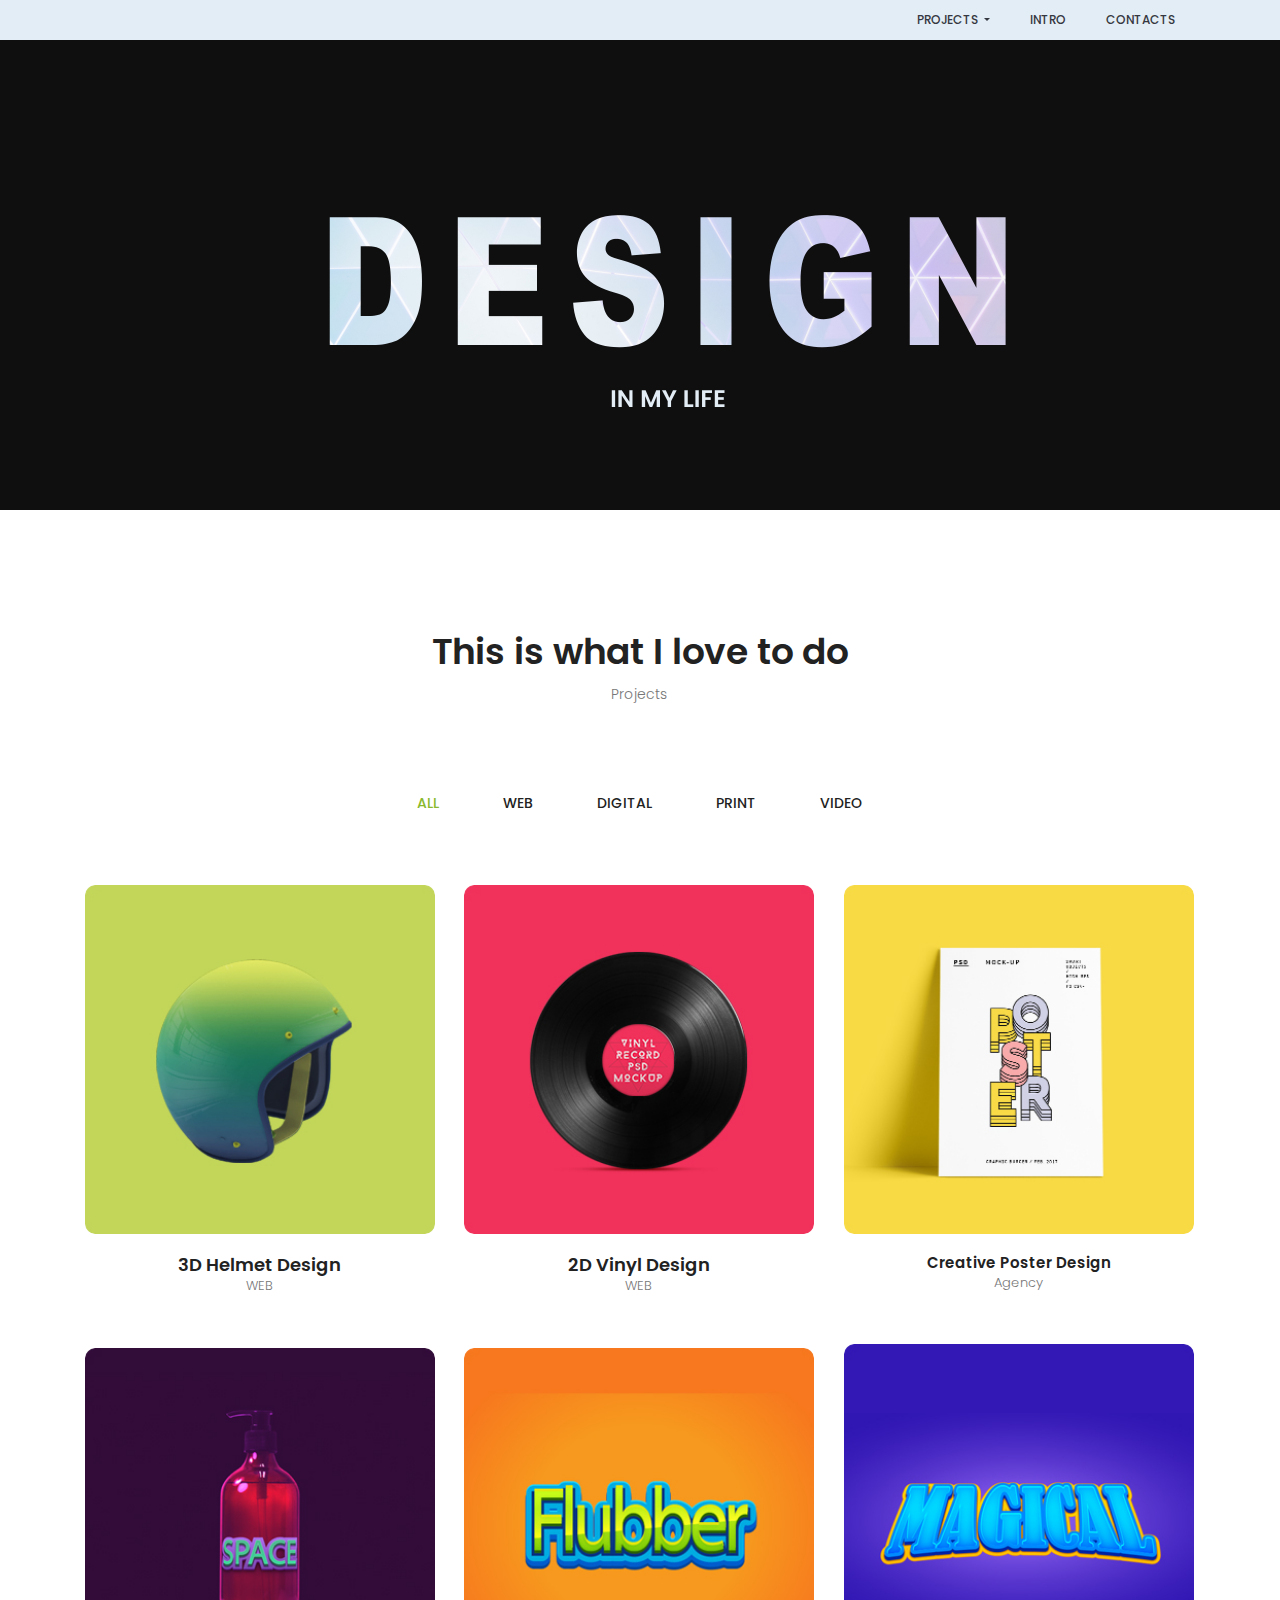
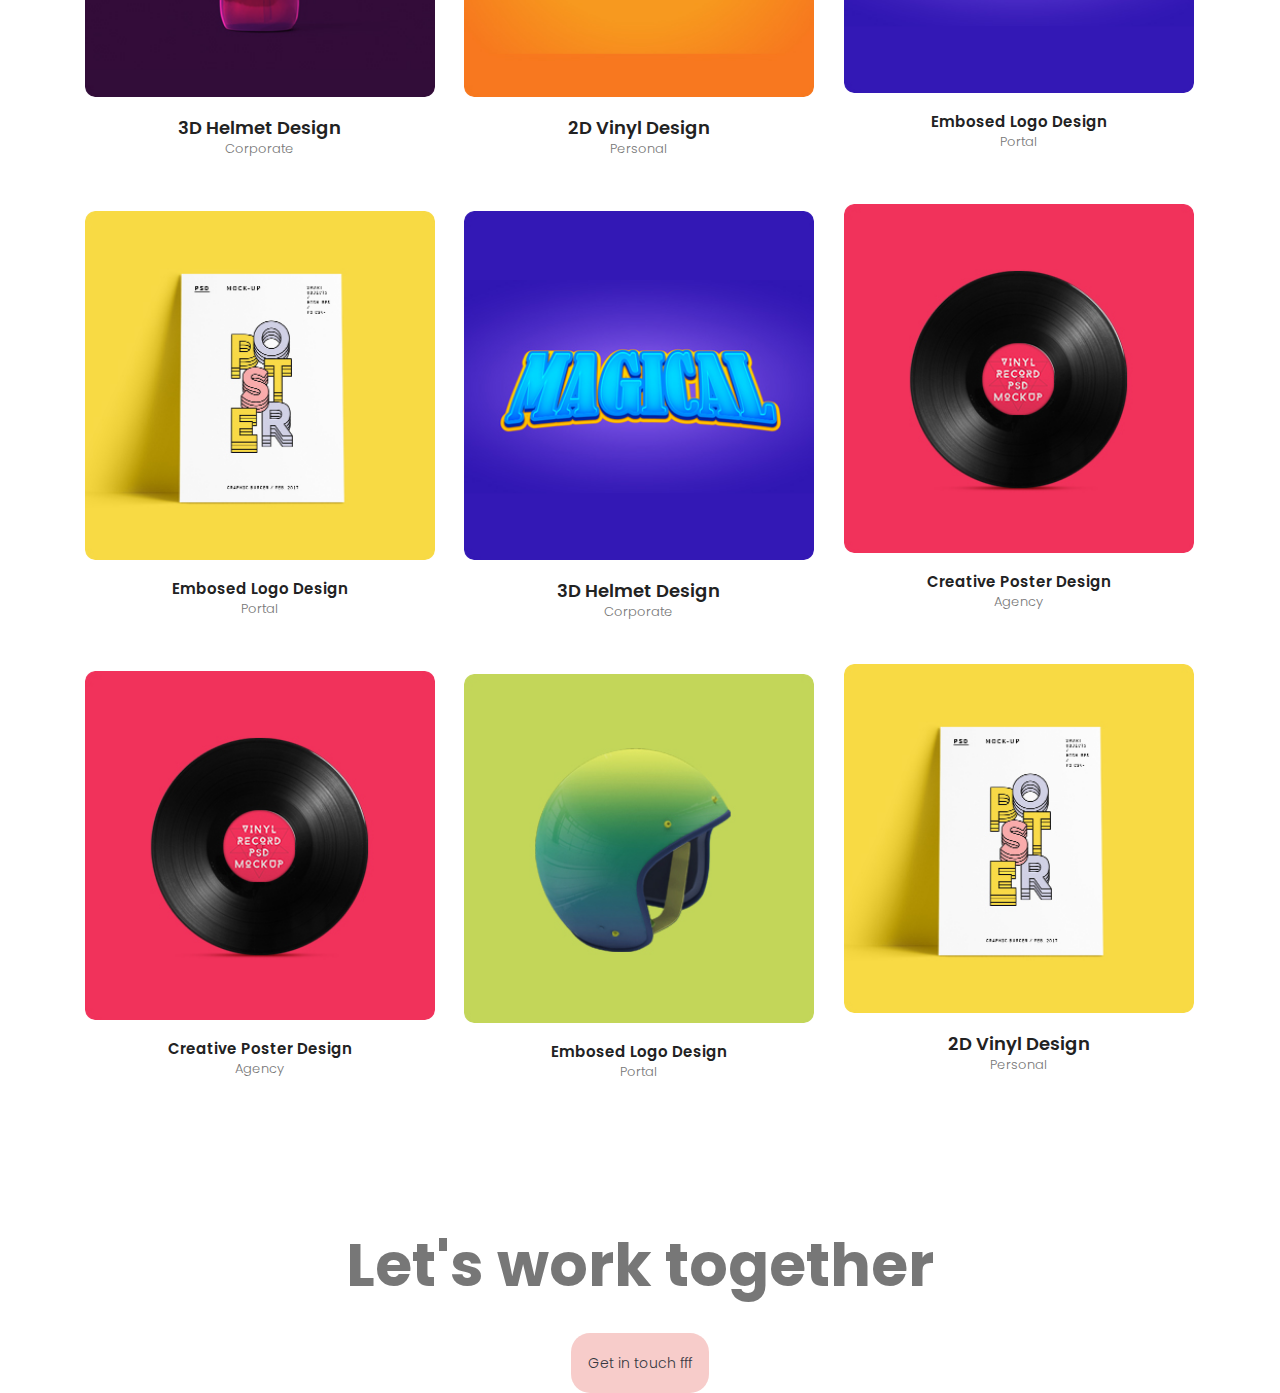
==== index.html @ 2a94ddc8 "test" ====
<!DOCTYPE html>
	<html lang="zxx" class="no-js">
	<head>
		<!-- Mobile Specific Meta -->
		<meta name="viewport" content="width=device-width, initial-scale=1, shrink-to-fit=no">
		<!-- Favicon-->
		<link rel="shortcut icon" href="img/fav.png">
		<!-- Author Meta -->
		<meta name="author" content="codepixer">
		<!-- Meta Description -->
		<meta name="description" content="">
		<!-- Meta Keyword -->
		<meta name="keywords" content="">
		<!-- meta character set -->
		<meta charset="UTF-8">
		<!-- Site Title -->
		<title>Portfolio</title>

		<link href="https://fonts.googleapis.com/css?family=Poppins:100,200,400,300,500,600,700" rel="stylesheet"> 
			<!--
			CSS
			============================================= -->
			<link rel="stylesheet" href="css/linearicons.css">
			<link rel="stylesheet" href="css/font-awesome.min.css">
			<link rel="stylesheet" href="css/bootstrap.css">
			<link rel="stylesheet" href="css/magnific-popup.css">
			<link rel="stylesheet" href="css/nice-select.css">					
			<link rel="stylesheet" href="css/animate.min.css">
			<link rel="stylesheet" href="css/owl.carousel.css">
			<link rel="stylesheet" href="css/main.css">
		</head>
		<body>
			<div>

			<!-- Start Header Area -->
			<header class="default-header navigation">
				<nav class="navbar navigation navbar-expand-lg  navbar-light">
					<div class="container">
						  <a class="navbar-brand" href="index.html">
						  </a>
						  <button class="navbar-toggler" type="button" data-toggle="collapse" data-target="#navbarSupportedContent" aria-controls="navbarSupportedContent" aria-expanded="false" aria-label="Toggle navigation">
						    <span class="text-white lnr lnr-menu"></span>
						  </button>

						  <div class="collapse navbar-collapse justify-content-end align-items-center" id="navbarSupportedContent">
						    <ul class="navbar-nav">
							  <!-- Dropdown -->
							    <li class="dropdown">
							      <a class="dropdown-toggle" href="#" id="navbardrop" data-toggle="dropdown">
							        Projects
							      </a>
							      <div class="dropdown-menu">
							        <a class="dropdown-item" href="generic.html">ALL</a>
							        <a class="dropdown-item" href="elements.html">WEB</a>
									<a class="dropdown-item" href="elements.html">DIGITAL</a>
									<a class="dropdown-item" href="elements.html">PRINT</a>
									<a class="dropdown-item" href="elements.html">VIDEO</a>
									<a class="dropdown-item" href="elements.html">HTML & CSS</a>
							      </div>
							    </li>	
								<li><a href="#portfolio">INTRO</a></li>
								<li><a href="#service">CONTACTS</a></li>
						    </ul>
						  </div>						
					</div>
				</nav>
			</header>
			<!-- End Header Area -->	
				<!-- start banner Area -->
				<section class="banner-bg relative" id="home">
					<div class= "banner-area relative"></div>
					
				</section>
				<!-- End banner Area -->	
				
				<!-- Start portfolio-area Area -->	
				<section class="portfolio-area section-gap" id="portfolio">
				  <div class="container">
						<div class="row d-flex justify-content-center">
							<div class="menu-content col-lg-10">
								<div class="title text-center">
									<h1 class="mb-10">This is what I love to do</h1>
								<p>Projects</p>
								</div>
							</div>
						</div>
				    
				    <div class="filters">
				      <ul>
				        <li class="active" data-filter="*">All</li>
				        <li data-filter=".web">web</li>
				        <li data-filter=".personal">digital</li>
				        <li data-filter=".agency">print</li>
				        <li data-filter=".portal">video</li>
				      </ul>
				    </div>
				    
				    <div class="filters-content">
				      <div class="row grid">
				        <div class="single-portfolio col-sm-4 all web">
				          <div class="item">
				            <img src="img/p1.jpg" alt="Work 1">
				            <div class="p-inner">
				              <h4>3D Helmet Design</h4>
				              <div class="cat">WEB</div>
				            </div>
				          </div>
				        </div>
				        <div class="single-portfolio col-sm-4 all web">
				          <div class="item">
				            <img src="img/p2.jpg" alt="Work 1">
				            <div class="p-inner">
				              <h4>2D Vinyl Design</h4>
				              <div class="cat">WEB</div>
				            </div>
				          </div>
				        </div>
				        <div class="single-portfolio col-sm-4 all agency">
				          <div class="item">
				            <img src="img/p3.jpg" alt="Work 1">
				            <div class="p-inner">
				              <h5>Creative Poster Design</h5>
				              <div class="cat">Agency</div>
				            </div>
				          </div>
				        </div>
				        <div class="single-portfolio col-sm-4 all portal">
				          <div class="item">
				            <img src="img/p4.jpg" alt="Work 1">
				            <div class="p-inner">
				              <h5>Embosed Logo Design</h5>
				              <div class="cat">Portal</div>
				            </div>
				          </div>
				        </div>

				        <div class="single-portfolio col-sm-4 all corporate">
				          <div class="item">
				            <img src="img/p5.jpg" alt="Work 1">
				            <div class="p-inner">
				              <h4>3D Helmet Design</h4>
				              <div class="cat">Corporate</div>
				            </div>
				          </div>
				        </div>
				        <div class="single-portfolio col-sm-4 all personal">
				          <div class="item">
				            <img src="img/p6.jpg" alt="Work 1">
				            <div class="p-inner">
				              <h4>2D Vinyl Design</h4>
				              <div class="cat">Personal</div>
				            </div>
				          </div>
				        </div>
				        <div class="single-portfolio col-sm-4 all agency">
				          <div class="item">
				            <img src="img/p2.jpg" alt="Work 1">
				            <div class="p-inner">
				              <h5>Creative Poster Design</h5>
				              <div class="cat">Agency</div>
				            </div>
				          </div>
				        </div>
				        <div class="single-portfolio col-sm-4 all portal">
				          <div class="item">
				            <img src="img/p3.jpg" alt="Work 1">
				            <div class="p-inner">
				              <h5>Embosed Logo Design</h5>
				              <div class="cat">Portal</div>
				            </div>
				          </div>
				        </div>		
				        <div class="single-portfolio col-sm-4 all corporate">
				          <div class="item">
				            <img src="img/p4.jpg" alt="Work 1">
				            <div class="p-inner">
				              <h4>3D Helmet Design</h4>
				              <div class="cat">Corporate</div>
				            </div>
				          </div>
				        </div>
				        <div class="single-portfolio col-sm-4 all personal">
				          <div class="item">
				            <img src="img/p3.jpg" alt="Work 1">
				            <div class="p-inner">
				              <h4>2D Vinyl Design</h4>
				              <div class="cat">Personal</div>
				            </div>
				          </div>
				        </div>
				        <div class="single-portfolio col-sm-4 all agency">
				          <div class="item">
				            <img src="img/p2.jpg" alt="Work 1">
				            <div class="p-inner">
				              <h5>Creative Poster Design</h5>
				              <div class="cat">Agency</div>
				            </div>
				          </div>
				        </div>
				        <div class="single-portfolio col-sm-4 all portal">
				          <div class="item">
				            <img src="img/p1.jpg" alt="Work 1">
				            <div class="p-inner">
				              <h5>Embosed Logo Design</h5>
				              <div class="cat">Portal</div>
				            </div>
				          </div>
				        </div>					        		        
				        
				      </div>
				    </div>
				    
				  </div>
				</section>
				<!-- End portfolio-area Area -->	
				<section class="contact-main">
					<div> 
						<p class="footer-title">Let's work together</p> 
						<a class="footer-bt" href="#">Get in touch fff </a>
					</div>
				</section>
				

				<!-- start footer Area -->		
				<footer class="">
					
				</footer>	
				<!-- End footer Area -->					
			</div>
			<script src="js/vendor/jquery-2.2.4.min.js"></script>
			<script src="https://cdnjs.cloudflare.com/ajax/libs/popper.js/1.12.9/umd/popper.min.js" integrity="sha384-ApNbgh9B+Y1QKtv3Rn7W3mgPxhU9K/ScQsAP7hUibX39j7fakFPskvXusvfa0b4Q" crossorigin="anonymous"></script>
			<script src="js/vendor/bootstrap.min.js"></script>			
  			<script src="js/easing.min.js"></script>			
			<script src="js/jquery.ajaxchimp.min.js"></script>
			<script src="js/jquery.magnific-popup.min.js"></script>	
			<script src="js/owl.carousel.min.js"></script>			
			<script src="js/jquery.sticky.js"></script>			
			<script src="js/jquery.nice-select.min.js"></script>			
			<script src="js/parallax.min.js"></script>	
			<script src="js/mail-script.js"></script>
			<script src="js/isotope.pkgd.min.js"></script>	
			<script src="js/main.js"></script>	
		</body>
	</html>
---- css/linearicons.css ----
@font-face {
	font-family: 'Linearicons-Free';
	src:url('../fonts/Linearicons-Free.eot?w118d');
	src:url('../fonts/Linearicons-Free.eot?#iefixw118d') format('embedded-opentype'),
		url('../fonts/Linearicons-Free.woff2?w118d') format('woff2'),
		url('../fonts/Linearicons-Free.woff?w118d') format('woff'),
		url('../fonts/Linearicons-Free.ttf?w118d') format('truetype'),
		url('../fonts/Linearicons-Free.svg?w118d#Linearicons-Free') format('svg');
	font-weight: normal;
	font-style: normal;
}

.lnr {
	font-family: 'Linearicons-Free';
	speak: none;
	font-style: normal;
	font-weight: normal;
	font-variant: normal;
	text-transform: none;
	line-height: 1;

	/* Better Font Rendering =========== */
	-webkit-font-smoothing: antialiased;
	-moz-osx-font-smoothing: grayscale;
}

.lnr-home:before {
	content: "\e800";
}
.lnr-apartment:before {
	content: "\e801";
}
.lnr-pencil:before {
	content: "\e802";
}
.lnr-magic-wand:before {
	content: "\e803";
}
.lnr-drop:before {
	content: "\e804";
}
.lnr-lighter:before {
	content: "\e805";
}
.lnr-poop:before {
	content: "\e806";
}
.lnr-sun:before {
	content: "\e807";
}
.lnr-moon:before {
	content: "\e808";
}
.lnr-cloud:before {
	content: "\e809";
}
.lnr-cloud-upload:before {
	content: "\e80a";
}
.lnr-cloud-download:before {
	content: "\e80b";
}
.lnr-cloud-sync:before {
	content: "\e80c";
}
.lnr-cloud-check:before {
	content: "\e80d";
}
.lnr-database:before {
	content: "\e80e";
}
.lnr-lock:before {
	content: "\e80f";
}
.lnr-cog:before {
	content: "\e810";
}
.lnr-trash:before {
	content: "\e811";
}
.lnr-dice:before {
	content: "\e812";
}
.lnr-heart:before {
	content: "\e813";
}
.lnr-star:before {
	content: "\e814";
}
.lnr-star-half:before {
	content: "\e815";
}
.lnr-star-empty:before {
	content: "\e816";
}
.lnr-flag:before {
	content: "\e817";
}
.lnr-envelope:before {
	content: "\e818";
}
.lnr-paperclip:before {
	content: "\e819";
}
.lnr-inbox:before {
	content: "\e81a";
}
.lnr-eye:before {
	content: "\e81b";
}
.lnr-printer:before {
	content: "\e81c";
}
.lnr-file-empty:before {
	content: "\e81d";
}
.lnr-file-add:before {
	content: "\e81e";
}
.lnr-enter:before {
	content: "\e81f";
}
.lnr-exit:before {
	content: "\e820";
}
.lnr-graduation-hat:before {
	content: "\e821";
}
.lnr-license:before {
	content: "\e822";
}
.lnr-music-note:before {
	content: "\e823";
}
.lnr-film-play:before {
	content: "\e824";
}
.lnr-camera-video:before {
	content: "\e825";
}
.lnr-camera:before {
	content: "\e826";
}
.lnr-picture:before {
	content: "\e827";
}
.lnr-book:before {
	content: "\e828";
}
.lnr-bookmark:before {
	content: "\e829";
}
.lnr-user:before {
	content: "\e82a";
}
.lnr-users:before {
	content: "\e82b";
}
.lnr-shirt:before {
	content: "\e82c";
}
.lnr-store:before {
	content: "\e82d";
}
.lnr-cart:before {
	content: "\e82e";
}
.lnr-tag:before {
	content: "\e82f";
}
.lnr-phone-handset:before {
	content: "\e830";
}
.lnr-phone:before {
	content: "\e831";
}
.lnr-pushpin:before {
	content: "\e832";
}
.lnr-map-marker:before {
	content: "\e833";
}
.lnr-map:before {
	content: "\e834";
}
.lnr-location:before {
	content: "\e835";
}
.lnr-calendar-full:before {
	content: "\e836";
}
.lnr-keyboard:before {
	content: "\e837";
}
.lnr-spell-check:before {
	content: "\e838";
}
.lnr-screen:before {
	content: "\e839";
}
.lnr-smartphone:before {
	content: "\e83a";
}
.lnr-tablet:before {
	content: "\e83b";
}
.lnr-laptop:before {
	content: "\e83c";
}
.lnr-laptop-phone:before {
	content: "\e83d";
}
.lnr-power-switch:before {
	content: "\e83e";
}
.lnr-bubble:before {
	content: "\e83f";
}
.lnr-heart-pulse:before {
	content: "\e840";
}
.lnr-construction:before {
	content: "\e841";
}
.lnr-pie-chart:before {
	content: "\e842";
}
.lnr-chart-bars:before {
	content: "\e843";
}
.lnr-gift:before {
	content: "\e844";
}
.lnr-diamond:before {
	content: "\e845";
}
.lnr-linearicons:before {
	content: "\e846";
}
.lnr-dinner:before {
	content: "\e847";
}
.lnr-coffee-cup:before {
	content: "\e848";
}
.lnr-leaf:before {
	content: "\e849";
}
.lnr-paw:before {
	content: "\e84a";
}
.lnr-rocket:before {
	content: "\e84b";
}
.lnr-briefcase:before {
	content: "\e84c";
}
.lnr-bus:before {
	content: "\e84d";
}
.lnr-car:before {
	content: "\e84e";
}
.lnr-train:before {
	content: "\e84f";
}
.lnr-bicycle:before {
	content: "\e850";
}
.lnr-wheelchair:before {
	content: "\e851";
}
.lnr-select:before {
	content: "\e852";
}
.lnr-earth:before {
	content: "\e853";
}
.lnr-smile:before {
	content: "\e854";
}
.lnr-sad:before {
	content: "\e855";
}
.lnr-neutral:before {
	content: "\e856";
}
.lnr-mustache:before {
	content: "\e857";
}
.lnr-alarm:before {
	content: "\e858";
}
.lnr-bullhorn:before {
	content: "\e859";
}
.lnr-volume-high:before {
	content: "\e85a";
}
.lnr-volume-medium:before {
	content: "\e85b";
}
.lnr-volume-low:before {
	content: "\e85c";
}
.lnr-volume:before {
	content: "\e85d";
}
.lnr-mic:before {
	content: "\e85e";
}
.lnr-hourglass:before {
	content: "\e85f";
}
.lnr-undo:before {
	content: "\e860";
}
.lnr-redo:before {
	content: "\e861";
}
.lnr-sync:before {
	content: "\e862";
}
.lnr-history:before {
	content: "\e863";
}
.lnr-clock:before {
	content: "\e864";
}
.lnr-download:before {
	content: "\e865";
}
.lnr-upload:before {
	content: "\e866";
}
.lnr-enter-down:before {
	content: "\e867";
}
.lnr-exit-up:before {
	content: "\e868";
}
.lnr-bug:before {
	content: "\e869";
}
.lnr-code:before {
	content: "\e86a";
}
.lnr-link:before {
	content: "\e86b";
}
.lnr-unlink:before {
	content: "\e86c";
}
.lnr-thumbs-up:before {
	content: "\e86d";
}
.lnr-thumbs-down:before {
	content: "\e86e";
}
.lnr-magnifier:before {
	content: "\e86f";
}
.lnr-cross:before {
	content: "\e870";
}
.lnr-menu:before {
	content: "\e871";
}
.lnr-list:before {
	content: "\e872";
}
.lnr-chevron-up:before {
	content: "\e873";
}
.lnr-chevron-down:before {
	content: "\e874";
}
.lnr-chevron-left:before {
	content: "\e875";
}
.lnr-chevron-right:before {
	content: "\e876";
}
.lnr-arrow-up:before {
	content: "\e877";
}
.lnr-arrow-down:before {
	content: "\e878";
}
.lnr-arrow-left:before {
	content: "\e879";
}
.lnr-arrow-right:before {
	content: "\e87a";
}
.lnr-move:before {
	content: "\e87b";
}
.lnr-warning:before {
	content: "\e87c";
}
.lnr-question-circle:before {
	content: "\e87d";
}
.lnr-menu-circle:before {
	content: "\e87e";
}
.lnr-checkmark-circle:before {
	content: "\e87f";
}
.lnr-cross-circle:before {
	content: "\e880";
}
.lnr-plus-circle:before {
	content: "\e881";
}
.lnr-circle-minus:before {
	content: "\e882";
}
.lnr-arrow-up-circle:before {
	content: "\e883";
}
.lnr-arrow-down-circle:before {
	content: "\e884";
}
.lnr-arrow-left-circle:before {
	content: "\e885";
}
.lnr-arrow-right-circle:before {
	content: "\e886";
}
.lnr-chevron-up-circle:before {
	content: "\e887";
}
.lnr-chevron-down-circle:before {
	content: "\e888";
}
.lnr-chevron-left-circle:before {
	content: "\e889";
}
.lnr-chevron-right-circle:before {
	content: "\e88a";
}
.lnr-crop:before {
	content: "\e88b";
}
.lnr-frame-expand:before {
	content: "\e88c";
}
.lnr-frame-contract:before {
	content: "\e88d";
}
.lnr-layers:before {
	content: "\e88e";
}
.lnr-funnel:before {
	content: "\e88f";
}
.lnr-text-format:before {
	content: "\e890";
}
.lnr-text-format-remove:before {
	content: "\e891";
}
.lnr-text-size:before {
	content: "\e892";
}
.lnr-bold:before {
	content: "\e893";
}
.lnr-italic:before {
	content: "\e894";
}
.lnr-underline:before {
	content: "\e895";
}
.lnr-strikethrough:before {
	content: "\e896";
}
.lnr-highlight:before {
	content: "\e897";
}
.lnr-text-align-left:before {
	content: "\e898";
}
.lnr-text-align-center:before {
	content: "\e899";
}
.lnr-text-align-right:before {
	content: "\e89a";
}
.lnr-text-align-justify:before {
	content: "\e89b";
}
.lnr-line-spacing:before {
	content: "\e89c";
}
.lnr-indent-increase:before {
	content: "\e89d";
}
.lnr-indent-decrease:before {
	content: "\e89e";
}
.lnr-pilcrow:before {
	content: "\e89f";
}
.lnr-direction-ltr:before {
	content: "\e8a0";
}
.lnr-direction-rtl:before {
	content: "\e8a1";
}
.lnr-page-break:before {
	content: "\e8a2";
}
.lnr-sort-alpha-asc:before {
	content: "\e8a3";
}
.lnr-sort-amount-asc:before {
	content: "\e8a4";
}
.lnr-hand:before {
	content: "\e8a5";
}
.lnr-pointer-up:before {
	content: "\e8a6";
}
.lnr-pointer-right:before {
	content: "\e8a7";
}
.lnr-pointer-down:before {
	content: "\e8a8";
}
.lnr-pointer-left:before {
	content: "\e8a9";
}
---- css/nice-select.css ----
.nice-select {
  -webkit-tap-highlight-color: transparent;
  background-color: #fff;
  border-radius: 5px;
  border: solid 1px #e8e8e8;
  box-sizing: border-box;
  clear: both;
  cursor: pointer;
  display: block;
  float: left;
  font-family: inherit;
  font-size: 14px;
  font-weight: normal;
  height: 42px;
  line-height: 40px;
  outline: none;
  padding-left: 18px;
  padding-right: 30px;
  position: relative;
  text-align: left !important;
  -webkit-transition: all 0.2s ease-in-out;
  transition: all 0.2s ease-in-out;
  -webkit-user-select: none;
     -moz-user-select: none;
      -ms-user-select: none;
          user-select: none;
  white-space: nowrap;
  width: auto; }
  .nice-select:hover {
    border-color: #dbdbdb; }
  .nice-select:active, .nice-select.open, .nice-select:focus {
    border-color: #999; }
  .nice-select:after {
    border-bottom: 2px solid #999;
    border-right: 2px solid #999;
    content: '';
    display: block;
    height: 5px;
    margin-top: -4px;
    pointer-events: none;
    position: absolute;
    right: 12px;
    top: 50%;
    -webkit-transform-origin: 66% 66%;
        -ms-transform-origin: 66% 66%;
            transform-origin: 66% 66%;
    -webkit-transform: rotate(45deg);
        -ms-transform: rotate(45deg);
            transform: rotate(45deg);
    -webkit-transition: all 0.15s ease-in-out;
    transition: all 0.15s ease-in-out;
    width: 5px; }
  .nice-select.open:after {
    -webkit-transform: rotate(-135deg);
        -ms-transform: rotate(-135deg);
            transform: rotate(-135deg); }
  .nice-select.open .list {
    opacity: 1;
    pointer-events: auto;
    -webkit-transform: scale(1) translateY(0);
        -ms-transform: scale(1) translateY(0);
            transform: scale(1) translateY(0); }
  .nice-select.disabled {
    border-color: #ededed;
    color: #999;
    pointer-events: none; }
    .nice-select.disabled:after {
      border-color: #cccccc; }
  .nice-select.wide {
    width: 100%; }
    .nice-select.wide .list {
      left: 0 !important;
      right: 0 !important; }
  .nice-select.right {
    float: right; }
    .nice-select.right .list {
      left: auto;
      right: 0; }
  .nice-select.small {
    font-size: 12px;
    height: 36px;
    line-height: 34px; }
    .nice-select.small:after {
      height: 4px;
      width: 4px; }
    .nice-select.small .option {
      line-height: 34px;
      min-height: 34px; }
  .nice-select .list {
    background-color: #fff;
    border-radius: 5px;
    box-shadow: 0 0 0 1px rgba(68, 68, 68, 0.11);
    box-sizing: border-box;
    margin-top: 4px;
    opacity: 0;
    overflow: hidden;
    padding: 0;
    pointer-events: none;
    position: absolute;
    top: 100%;
    left: 0;
    -webkit-transform-origin: 50% 0;
        -ms-transform-origin: 50% 0;
            transform-origin: 50% 0;
    -webkit-transform: scale(0.75) translateY(-21px);
        -ms-transform: scale(0.75) translateY(-21px);
            transform: scale(0.75) translateY(-21px);
    -webkit-transition: all 0.2s cubic-bezier(0.5, 0, 0, 1.25), opacity 0.15s ease-out;
    transition: all 0.2s cubic-bezier(0.5, 0, 0, 1.25), opacity 0.15s ease-out;
    z-index: 9; }
    .nice-select .list:hover .option:not(:hover) {
      background-color: transparent !important; }
  .nice-select .option {
    cursor: pointer;
    font-weight: 400;
    line-height: 40px;
    list-style: none;
    min-height: 40px;
    outline: none;
    padding-left: 18px;
    padding-right: 29px;
    text-align: left;
    -webkit-transition: all 0.2s;
    transition: all 0.2s; }
    .nice-select .option:hover, .nice-select .option.focus, .nice-select .option.selected.focus {
      background-color: #f6f6f6; }
    .nice-select .option.selected {
      font-weight: bold; }
    .nice-select .option.disabled {
      background-color: transparent;
      color: #999;
      cursor: default; }

.no-csspointerevents .nice-select .list {
  display: none; }

.no-csspointerevents .nice-select.open .list {
  display: block; }
---- css/main.css ----
/*--------------------------- Color variations ----------------------*/
/* Medium Layout: 1280px */
/* Tablet Layout: 768px */
/* Mobile Layout: 320px */
/* Wide Mobile Layout: 480px */
/* =================================== */
/*  Basic Style 
/* =================================== */
::-moz-selection {
  /* Code for Firefox */
  background-color: #8ab92d;
  color: #fff;
}

::selection {
  background-color: #8ab92d;
  color: #fff;
}

::-webkit-input-placeholder {
  /* WebKit, Blink, Edge */
  color: #777777;
  font-weight: 300;
}

:-moz-placeholder {
  /* Mozilla Firefox 4 to 18 */
  color: #777777;
  opacity: 1;
  font-weight: 300;
}

::-moz-placeholder {
  /* Mozilla Firefox 19+ */
  color: #777777;
  opacity: 1;
  font-weight: 300;
}

:-ms-input-placeholder {
  /* Internet Explorer 10-11 */
  color: #777777;
  font-weight: 300;
}

::-ms-input-placeholder {
  /* Microsoft Edge */
  color: #777777;
  font-weight: 300;
}

body {
  color: #777777;
  font-family: "Poppins", sans-serif;
  font-size: 14px;
  font-weight: 300;
  line-height: 1.625em;
  position: relative;
}

ol, ul {
  margin: 0;
  padding: 0;
  list-style: none;
}

select {
  display: block;
}

figure {
  margin: 0;
}

a {
  -webkit-transition: all 0.3s ease 0s;
  -moz-transition: all 0.3s ease 0s;
  -o-transition: all 0.3s ease 0s;
  transition: all 0.3s ease 0s;
}

iframe {
  border: 0;
}

a, a:focus, a:hover {
  text-decoration: none;
  outline: 0;
}

.btn.active.focus,
.btn.active:focus,
.btn.focus,
.btn.focus:active,
.btn:active:focus,
.btn:focus {
  text-decoration: none;
  outline: 0;
}

.card-panel {
  margin: 0;
  padding: 60px;
}

/**
 *  Typography
 *
 **/
.btn i, .btn-large i, .btn-floating i, .btn-large i, .btn-flat i {
  font-size: 1em;
  line-height: inherit;
}

.gray-bg {
  background: #f9f9ff;
}

h1, h2, h3,
h4, h5, h6 {
  font-family: "Poppins", sans-serif;
  color: #222222;
  line-height: 1.2em !important;
  margin-bottom: 0;
  margin-top: 0;
  font-weight: 600;
}

.h1, .h2, .h3,
.h4, .h5, .h6 {
  margin-bottom: 0;
  margin-top: 0;
  font-family: "Poppins", sans-serif;
  font-weight: 600;
  color: #222222;
}

h1, .h1 {
  font-size: 36px;
}

h2, .h2 {
  font-size: 30px;
}

h3, .h3 {
  font-size: 24px;
}

h4, .h4 {
  font-size: 18px;
}

h5, .h5 {
  font-size: 16px;
}

h6, .h6 {
  font-size: 14px;
  color: #222222;
}

td, th {
  border-radius: 0px;
}

/**
 * For modern browsers
 * 1. The space content is one way to avoid an Opera bug when the
 *    contenteditable attribute is included anywhere else in the document.
 *    Otherwise it causes space to appear at the top and bottom of elements
 *    that are clearfixed.
 * 2. The use of `table` rather than `block` is only necessary if using
 *    `:before` to contain the top-margins of child elements.
 */
.clear::before, .clear::after {
  content: " ";
  display: table;
}

.clear::after {
  clear: both;
}

.fz-11 {
  font-size: 11px;
}

.fz-12 {
  font-size: 12px;
}

.fz-13 {
  font-size: 13px;
}

.fz-14 {
  font-size: 14px;
}

.fz-15 {
  font-size: 15px;
}

.fz-16 {
  font-size: 16px;
}

.fz-18 {
  font-size: 18px;
}

.fz-30 {
  font-size: 30px;
}

.fz-48 {
  font-size: 48px !important;
}

.fw100 {
  font-weight: 100;
}

.fw300 {
  font-weight: 300;
}

.fw400 {
  font-weight: 400 !important;
}

.fw500 {
  font-weight: 500;
}

.f700 {
  font-weight: 700;
}

.fsi {
  font-style: italic;
}

.mt-10 {
  margin-top: 10px;
}

.mt-15 {
  margin-top: 15px;
}

.mt-20 {
  margin-top: 20px;
}

.mt-25 {
  margin-top: 25px;
}

.mt-30 {
  margin-top: 30px;
}

.mt-35 {
  margin-top: 35px;
}

.mt-40 {
  margin-top: 40px;
}

.mt-50 {
  margin-top: 50px;
}

.mt-60 {
  margin-top: 60px;
}

.mt-70 {
  margin-top: 70px;
}

.mt-80 {
  margin-top: 80px;
}

.mt-100 {
  margin-top: 100px;
}

.mt-120 {
  margin-top: 120px;
}

.mt-150 {
  margin-top: 150px;
}

.ml-0 {
  margin-left: 0 !important;
}

.ml-5 {
  margin-left: 5px !important;
}

.ml-10 {
  margin-left: 10px;
}

.ml-15 {
  margin-left: 15px;
}

.ml-20 {
  margin-left: 20px;
}

.ml-30 {
  margin-left: 30px;
}

.ml-50 {
  margin-left: 50px;
}

.mr-0 {
  margin-right: 0 !important;
}

.mr-5 {
  margin-right: 5px !important;
}

.mr-15 {
  margin-right: 15px;
}

.mr-10 {
  margin-right: 10px;
}

.mr-20 {
  margin-right: 20px;
}

.mr-30 {
  margin-right: 30px;
}

.mr-50 {
  margin-right: 50px;
}

.mb-0 {
  margin-bottom: 0px;
}

.mb-0-i {
  margin-bottom: 0px !important;
}

.mb-5 {
  margin-bottom: 5px;
}

.mb-10 {
  margin-bottom: 10px;
}

.mb-15 {
  margin-bottom: 15px;
}

.mb-20 {
  margin-bottom: 20px;
}

.mb-25 {
  margin-bottom: 25px;
}

.mb-30 {
  margin-bottom: 30px;
}

.mb-40 {
  margin-bottom: 40px;
}

.mb-50 {
  margin-bottom: 50px;
}

.mb-60 {
  margin-bottom: 60px;
}

.mb-70 {
  margin-bottom: 70px;
}

.mb-80 {
  margin-bottom: 80px;
}

.mb-90 {
  margin-bottom: 90px;
}

.mb-100 {
  margin-bottom: 100px;
}

.pt-0 {
  padding-top: 0px;
}

.pt-10 {
  padding-top: 10px;
}

.pt-15 {
  padding-top: 15px;
}

.pt-20 {
  padding-top: 20px;
}

.pt-25 {
  padding-top: 25px;
}

.pt-30 {
  padding-top: 30px;
}

.pt-40 {
  padding-top: 40px;
}

.pt-50 {
  padding-top: 50px;
}

.pt-60 {
  padding-top: 60px;
}

.pt-70 {
  padding-top: 70px;
}

.pt-80 {
  padding-top: 80px;
}

.pt-90 {
  padding-top: 90px;
}

.pt-100 {
  padding-top: 100px;
}

.pt-120 {
  padding-top: 120px;
}

.pt-150 {
  padding-top: 150px;
}

.pt-170 {
  padding-top: 170px;
}

.pb-0 {
  padding-bottom: 0px;
}

.pb-10 {
  padding-bottom: 10px;
}

.pb-15 {
  padding-bottom: 15px;
}

.pb-20 {
  padding-bottom: 20px;
}

.pb-25 {
  padding-bottom: 25px;
}

.pb-30 {
  padding-bottom: 30px;
}

.pb-40 {
  padding-bottom: 40px;
}

.pb-50 {
  padding-bottom: 50px;
}

.pb-60 {
  padding-bottom: 60px;
}

.pb-70 {
  padding-bottom: 70px;
}

.pb-80 {
  padding-bottom: 80px;
}

.pb-90 {
  padding-bottom: 90px;
}

.pb-100 {
  padding-bottom: 100px;
}

.pb-120 {
  padding-bottom: 120px;
}

.pb-150 {
  padding-bottom: 150px;
}

.pr-30 {
  padding-right: 30px;
}

.pl-30 {
  padding-left: 30px;
}

.pl-90 {
  padding-left: 90px;
}

.p-40 {
  padding: 40px;
}

.float-left {
  float: left;
}

.float-right {
  float: right;
}

.text-italic {
  font-style: italic;
}

.text-white {
  color: #fff;
}

.text-black {
  color: #000;
}

.transition {
  -webkit-transition: all 0.3s ease 0s;
  -moz-transition: all 0.3s ease 0s;
  -o-transition: all 0.3s ease 0s;
  transition: all 0.3s ease 0s;
}

.section-full {
  padding: 100px 0;
}

.section-half {
  padding: 75px 0;
}

.text-center {
  text-align: center;
}

.text-left {
  text-align: left;
}

.text-rigth {
  text-align: right;
}

.flex {
  display: -webkit-box;
  display: -webkit-flex;
  display: -moz-flex;
  display: -ms-flexbox;
  display: flex;
}

.inline-flex {
  display: -webkit-inline-box;
  display: -webkit-inline-flex;
  display: -moz-inline-flex;
  display: -ms-inline-flexbox;
  display: inline-flex;
}

.flex-grow {
  -webkit-box-flex: 1;
  -webkit-flex-grow: 1;
  -moz-flex-grow: 1;
  -ms-flex-positive: 1;
  flex-grow: 1;
}

.flex-wrap {
  -webkit-flex-wrap: wrap;
  -moz-flex-wrap: wrap;
  -ms-flex-wrap: wrap;
  flex-wrap: wrap;
}

.flex-left {
  -webkit-box-pack: start;
  -ms-flex-pack: start;
  -webkit-justify-content: flex-start;
  -moz-justify-content: flex-start;
  justify-content: flex-start;
}

.flex-middle {
  -webkit-box-align: center;
  -ms-flex-align: center;
  -webkit-align-items: center;
  -moz-align-items: center;
  align-items: center;
}

.flex-right {
  -webkit-box-pack: end;
  -ms-flex-pack: end;
  -webkit-justify-content: flex-end;
  -moz-justify-content: flex-end;
  justify-content: flex-end;
}

.flex-top {
  -webkit-align-self: flex-start;
  -moz-align-self: flex-start;
  -ms-flex-item-align: start;
  align-self: flex-start;
}

.flex-center {
  -webkit-box-pack: center;
  -ms-flex-pack: center;
  -webkit-justify-content: center;
  -moz-justify-content: center;
  justify-content: center;
}

.flex-bottom {
  -webkit-align-self: flex-end;
  -moz-align-self: flex-end;
  -ms-flex-item-align: end;
  align-self: flex-end;
}

.space-between {
  -webkit-box-pack: justify;
  -ms-flex-pack: justify;
  -webkit-justify-content: space-between;
  -moz-justify-content: space-between;
  justify-content: space-between;
}

.space-around {
  -ms-flex-pack: distribute;
  -webkit-justify-content: space-around;
  -moz-justify-content: space-around;
  justify-content: space-around;
}

.flex-column {
  -webkit-box-direction: normal;
  -webkit-box-orient: vertical;
  -webkit-flex-direction: column;
  -moz-flex-direction: column;
  -ms-flex-direction: column;
  flex-direction: column;
}

.flex-cell {
  display: -webkit-box;
  display: -webkit-flex;
  display: -moz-flex;
  display: -ms-flexbox;
  display: flex;
  -webkit-box-flex: 1;
  -webkit-flex-grow: 1;
  -moz-flex-grow: 1;
  -ms-flex-positive: 1;
  flex-grow: 1;
}

.display-table {
  display: table;
}

.light {
  color: #fff;
}

.dark {
  color: #222;
}

.relative {
  position: relative;
}

.overflow-hidden {
  overflow: hidden;
}

.overlay {
  position: absolute;
  left: 0;
  right: 0;
  top: 0;
  bottom: 0;
}

.container.fullwidth {
  width: 100%;
}

.container.no-padding {
  padding-left: 0;
  padding-right: 0;
}

.no-padding {
  padding: 0;
}

.section-bg {
  background: #f9fafc;
}

@media (max-width: 767px) {
  .no-flex-xs {
    display: block !important;
  }
}

.row.no-margin {
  margin-left: 0;
  margin-right: 0;
}

.sample-text-area {
  background: #fff;
  padding: 100px 0 70px 0;
}

.text-heading {
  margin-bottom: 30px;
  font-size: 24px;
}

b, sup, sub, u, del {
  color: #8ab92d;
}

h1 {
  font-size: 36px;
}

h2 {
  font-size: 30px;
}

h3 {
  font-size: 24px;
}

h4 {
  font-size: 18px;
}

h5 {
  font-size: 16px;
}

h6 {
  font-size: 14px;
}

h1, h2, h3, h4, h5, h6 {
  line-height: 1.5em;
}

.typography h1, .typography h2, .typography h3, .typography h4, .typography h5, .typography h6 {
  color: #777777;
}

.button-area {
  background: #fff;
}

.button-area .border-top-generic {
  padding: 70px 15px;
  border-top: 1px dotted #eee;
}

.button-group-area .genric-btn {
  margin-right: 10px;
  margin-top: 10px;
}

.button-group-area .genric-btn:last-child {
  margin-right: 0;
}

.genric-btn {
  display: inline-block;
  outline: none;
  line-height: 40px;
  padding: 0 30px;
  font-size: .8em;
  text-align: center;
  text-decoration: none;
  font-weight: 500;
  cursor: pointer;
  -webkit-transition: all 0.3s ease 0s;
  -moz-transition: all 0.3s ease 0s;
  -o-transition: all 0.3s ease 0s;
  transition: all 0.3s ease 0s;
}

.genric-btn:focus {
  outline: none;
}

.genric-btn.e-large {
  padding: 0 40px;
  line-height: 50px;
}

.genric-btn.large {
  line-height: 45px;
}

.genric-btn.medium {
  line-height: 30px;
}

.genric-btn.small {
  line-height: 25px;
}

.genric-btn.radius {
  border-radius: 3px;
}

.genric-btn.circle {
  border-radius: 20px;
}

.genric-btn.arrow {
  display: -webkit-inline-box;
  display: -ms-inline-flexbox;
  display: inline-flex;
  -webkit-box-align: center;
  -ms-flex-align: center;
  align-items: center;
}

.genric-btn.arrow span {
  margin-left: 10px;
}

.genric-btn.default {
  color: #222222;
  background: #f9f9ff;
  border: 1px solid transparent;
}

.genric-btn.default:hover {
  border: 1px solid #f9f9ff;
  background: #fff;
}

.genric-btn.default-border {
  border: 1px solid #f9f9ff;
  background: #fff;
}

.genric-btn.default-border:hover {
  color: #222222;
  background: #f9f9ff;
  border: 1px solid transparent;
}

.genric-btn.primary {
  color: #fff;
  background: #8ab92d;
  border: 1px solid transparent;
}

.genric-btn.primary:hover {
  color: #8ab92d;
  border: 1px solid #8ab92d;
  background: #fff;
}

.genric-btn.primary-border {
  color: #8ab92d;
  border: 1px solid #8ab92d;
  background: #fff;
}

.genric-btn.primary-border:hover {
  color: #fff;
  background: #8ab92d;
  border: 1px solid transparent;
}

.genric-btn.success {
  color: #fff;
  background: #4cd3e3;
  border: 1px solid transparent;
}

.genric-btn.success:hover {
  color: #4cd3e3;
  border: 1px solid #4cd3e3;
  background: #fff;
}

.genric-btn.success-border {
  color: #4cd3e3;
  border: 1px solid #4cd3e3;
  background: #fff;
}

.genric-btn.success-border:hover {
  color: #fff;
  background: #4cd3e3;
  border: 1px solid transparent;
}

.genric-btn.info {
  color: #fff;
  background: #38a4ff;
  border: 1px solid transparent;
}

.genric-btn.info:hover {
  color: #38a4ff;
  border: 1px solid #38a4ff;
  background: #fff;
}

.genric-btn.info-border {
  color: #38a4ff;
  border: 1px solid #38a4ff;
  background: #fff;
}

.genric-btn.info-border:hover {
  color: #fff;
  background: #38a4ff;
  border: 1px solid transparent;
}

.genric-btn.warning {
  color: #fff;
  background: #f4e700;
  border: 1px solid transparent;
}

.genric-btn.warning:hover {
  color: #f4e700;
  border: 1px solid #f4e700;
  background: #fff;
}

.genric-btn.warning-border {
  color: #f4e700;
  border: 1px solid #f4e700;
  background: #fff;
}

.genric-btn.warning-border:hover {
  color: #fff;
  background: #f4e700;
  border: 1px solid transparent;
}

.genric-btn.danger {
  color: #fff;
  background: #f44a40;
  border: 1px solid transparent;
}

.genric-btn.danger:hover {
  color: #f44a40;
  border: 1px solid #f44a40;
  background: #fff;
}

.genric-btn.danger-border {
  color: #f44a40;
  border: 1px solid #f44a40;
  background: #fff;
}

.genric-btn.danger-border:hover {
  color: #fff;
  background: #f44a40;
  border: 1px solid transparent;
}

.genric-btn.link {
  color: #222222;
  background: #f9f9ff;
  text-decoration: underline;
  border: 1px solid transparent;
}

.genric-btn.link:hover {
  color: #222222;
  border: 1px solid #f9f9ff;
  background: #fff;
}

.genric-btn.link-border {
  color: #222222;
  border: 1px solid #f9f9ff;
  background: #fff;
  text-decoration: underline;
}

.genric-btn.link-border:hover {
  color: #222222;
  background: #f9f9ff;
  border: 1px solid transparent;
}

.genric-btn.disable {
  color: #222222, 0.3;
  background: #f9f9ff;
  border: 1px solid transparent;
  cursor: not-allowed;
}

.generic-blockquote {
  padding: 30px 50px 30px 30px;
  background: #f9f9ff;
  border-left: 2px solid #8ab92d;
}

@media (max-width: 990px) {
  .progress-table-wrap {
    overflow-x: scroll;
  }
}

.progress-table {
  background: #f9f9ff;
  padding: 15px 0px 30px 0px;
  min-width: 800px;
}

.progress-table .serial {
  width: 11.83%;
  padding-left: 30px;
}

.progress-table .country {
  width: 28.07%;
}

.progress-table .visit {
  width: 19.74%;
}

.progress-table .percentage {
  width: 40.36%;
  padding-right: 50px;
}

.progress-table .table-head {
  display: flex;
}

.progress-table .table-head .serial, .progress-table .table-head .country, .progress-table .table-head .visit, .progress-table .table-head .percentage {
  color: #222222;
  line-height: 40px;
  text-transform: uppercase;
  font-weight: 500;
}

.progress-table .table-row {
  padding: 15px 0;
  border-top: 1px solid #edf3fd;
  display: flex;
}

.progress-table .table-row .serial, .progress-table .table-row .country, .progress-table .table-row .visit, .progress-table .table-row .percentage {
  display: flex;
  align-items: center;
}

.progress-table .table-row .country img {
  margin-right: 15px;
}

.progress-table .table-row .percentage .progress {
  width: 80%;
  border-radius: 0px;
  background: transparent;
}

.progress-table .table-row .percentage .progress .progress-bar {
  height: 5px;
  line-height: 5px;
}

.progress-table .table-row .percentage .progress .progress-bar.color-1 {
  background-color: #6382e6;
}

.progress-table .table-row .percentage .progress .progress-bar.color-2 {
  background-color: #e66686;
}

.progress-table .table-row .percentage .progress .progress-bar.color-3 {
  background-color: #f09359;
}

.progress-table .table-row .percentage .progress .progress-bar.color-4 {
  background-color: #73fbaf;
}

.progress-table .table-row .percentage .progress .progress-bar.color-5 {
  background-color: #73fbaf;
}

.progress-table .table-row .percentage .progress .progress-bar.color-6 {
  background-color: #6382e6;
}

.progress-table .table-row .percentage .progress .progress-bar.color-7 {
  background-color: #a367e7;
}

.progress-table .table-row .percentage .progress .progress-bar.color-8 {
  background-color: #e66686;
}

.single-gallery-image {
  margin-top: 30px;
  background-repeat: no-repeat !important;
  background-position: center center !important;
  background-size: cover !important;
  height: 200px;
}

.list-style {
  width: 14px;
  height: 14px;
}

.unordered-list li {
  position: relative;
  padding-left: 30px;
  line-height: 1.82em !important;
}

.unordered-list li:before {
  content: "";
  position: absolute;
  width: 14px;
  height: 14px;
  border: 3px solid #8ab92d;
  background: #fff;
  top: 4px;
  left: 0;
  border-radius: 50%;
}

.ordered-list {
  margin-left: 30px;
}

.ordered-list li {
  list-style-type: decimal-leading-zero;
  color: #8ab92d;
  font-weight: 500;
  line-height: 1.82em !important;
}

.ordered-list li span {
  font-weight: 300;
  color: #777777;
}

.ordered-list-alpha li {
  margin-left: 30px;
  list-style-type: lower-alpha;
  color: #8ab92d;
  font-weight: 500;
  line-height: 1.82em !important;
}

.ordered-list-alpha li span {
  font-weight: 300;
  color: #777777;
}

.ordered-list-roman li {
  margin-left: 30px;
  list-style-type: lower-roman;
  color: #8ab92d;
  font-weight: 500;
  line-height: 1.82em !important;
}

.ordered-list-roman li span {
  font-weight: 300;
  color: #777777;
}

.single-input {
  display: block;
  width: 100%;
  line-height: 40px;
  border: none;
  outline: none;
  background: #f9f9ff;
  padding: 0 20px;
}

.single-input:focus {
  outline: none;
}

.input-group-icon {
  position: relative;
}

.input-group-icon .icon {
  position: absolute;
  left: 20px;
  top: 0;
  line-height: 40px;
  z-index: 3;
}

.input-group-icon .icon i {
  color: #797979;
}

.input-group-icon .single-input {
  padding-left: 45px;
}

.single-textarea {
  display: block;
  width: 100%;
  line-height: 40px;
  border: none;
  outline: none;
  background: #f9f9ff;
  padding: 0 20px;
  height: 100px;
  resize: none;
}

.single-textarea:focus {
  outline: none;
}

.single-input-primary {
  display: block;
  width: 100%;
  line-height: 40px;
  border: 1px solid transparent;
  outline: none;
  background: #f9f9ff;
  padding: 0 20px;
}

.single-input-primary:focus {
  outline: none;
  border: 1px solid #8ab92d;
}

.single-input-accent {
  display: block;
  width: 100%;
  line-height: 40px;
  border: 1px solid transparent;
  outline: none;
  background: #f9f9ff;
  padding: 0 20px;
}

.single-input-accent:focus {
  outline: none;
  border: 1px solid #eb6b55;
}

.single-input-secondary {
  display: block;
  width: 100%;
  line-height: 40px;
  border: 1px solid transparent;
  outline: none;
  background: #f9f9ff;
  padding: 0 20px;
}

.single-input-secondary:focus {
  outline: none;
  border: 1px solid #f09359;
}

.default-switch {
  width: 35px;
  height: 17px;
  border-radius: 8.5px;
  background: #f9f9ff;
  position: relative;
  cursor: pointer;
}

.default-switch input {
  position: absolute;
  left: 0;
  top: 0;
  right: 0;
  bottom: 0;
  width: 100%;
  height: 100%;
  opacity: 0;
  cursor: pointer;
}

.default-switch input + label {
  position: absolute;
  top: 1px;
  left: 1px;
  width: 15px;
  height: 15px;
  border-radius: 50%;
  background: #8ab92d;
  -webkit-transition: all 0.2s;
  -moz-transition: all 0.2s;
  -o-transition: all 0.2s;
  transition: all 0.2s;
  box-shadow: 0px 4px 5px 0px rgba(0, 0, 0, 0.2);
  cursor: pointer;
}

.default-switch input:checked + label {
  left: 19px;
}

.primary-switch {
  width: 35px;
  height: 17px;
  border-radius: 8.5px;
  background: #f9f9ff;
  position: relative;
  cursor: pointer;
}

.primary-switch input {
  position: absolute;
  left: 0;
  top: 0;
  right: 0;
  bottom: 0;
  width: 100%;
  height: 100%;
  opacity: 0;
}

.primary-switch input + label {
  position: absolute;
  left: 0;
  top: 0;
  right: 0;
  bottom: 0;
  width: 100%;
  height: 100%;
}

.primary-switch input + label:before {
  content: "";
  position: absolute;
  left: 0;
  top: 0;
  right: 0;
  bottom: 0;
  width: 100%;
  height: 100%;
  background: transparent;
  border-radius: 8.5px;
  cursor: pointer;
  -webkit-transition: all 0.2s;
  -moz-transition: all 0.2s;
  -o-transition: all 0.2s;
  transition: all 0.2s;
}

.primary-switch input + label:after {
  content: "";
  position: absolute;
  top: 1px;
  left: 1px;
  width: 15px;
  height: 15px;
  border-radius: 50%;
  background: #fff;
  -webkit-transition: all 0.2s;
  -moz-transition: all 0.2s;
  -o-transition: all 0.2s;
  transition: all 0.2s;
  box-shadow: 0px 4px 5px 0px rgba(0, 0, 0, 0.2);
  cursor: pointer;
}

.primary-switch input:checked + label:after {
  left: 19px;
}

.primary-switch input:checked + label:before {
  background: #8ab92d;
}

.confirm-switch {
  width: 35px;
  height: 17px;
  border-radius: 8.5px;
  background: #f9f9ff;
  position: relative;
  cursor: pointer;
}

.confirm-switch input {
  position: absolute;
  left: 0;
  top: 0;
  right: 0;
  bottom: 0;
  width: 100%;
  height: 100%;
  opacity: 0;
}

.confirm-switch input + label {
  position: absolute;
  left: 0;
  top: 0;
  right: 0;
  bottom: 0;
  width: 100%;
  height: 100%;
}

.confirm-switch input + label:before {
  content: "";
  position: absolute;
  left: 0;
  top: 0;
  right: 0;
  bottom: 0;
  width: 100%;
  height: 100%;
  background: transparent;
  border-radius: 8.5px;
  -webkit-transition: all 0.2s;
  -moz-transition: all 0.2s;
  -o-transition: all 0.2s;
  transition: all 0.2s;
  cursor: pointer;
}

.confirm-switch input + label:after {
  content: "";
  position: absolute;
  top: 1px;
  left: 1px;
  width: 15px;
  height: 15px;
  border-radius: 50%;
  background: #fff;
  -webkit-transition: all 0.2s;
  -moz-transition: all 0.2s;
  -o-transition: all 0.2s;
  transition: all 0.2s;
  box-shadow: 0px 4px 5px 0px rgba(0, 0, 0, 0.2);
  cursor: pointer;
}

.confirm-switch input:checked + label:after {
  left: 19px;
}

.confirm-switch input:checked + label:before {
  background: #4cd3e3;
}

.primary-checkbox {
  width: 16px;
  height: 16px;
  border-radius: 3px;
  background: #f9f9ff;
  position: relative;
  cursor: pointer;
}

.primary-checkbox input {
  position: absolute;
  left: 0;
  top: 0;
  right: 0;
  bottom: 0;
  width: 100%;
  height: 100%;
  opacity: 0;
}

.primary-checkbox input + label {
  position: absolute;
  left: 0;
  top: 0;
  right: 0;
  bottom: 0;
  width: 100%;
  height: 100%;
  border-radius: 3px;
  cursor: pointer;
  border: 1px solid #f1f1f1;
}

.primary-checkbox input:checked + label {
  background: url(../img/elements/primary-check.png) no-repeat center center/cover;
  border: none;
}

.confirm-checkbox {
  width: 16px;
  height: 16px;
  border-radius: 3px;
  background: #f9f9ff;
  position: relative;
  cursor: pointer;
}

.confirm-checkbox input {
  position: absolute;
  left: 0;
  top: 0;
  right: 0;
  bottom: 0;
  width: 100%;
  height: 100%;
  opacity: 0;
}

.confirm-checkbox input + label {
  position: absolute;
  left: 0;
  top: 0;
  right: 0;
  bottom: 0;
  width: 100%;
  height: 100%;
  border-radius: 3px;
  cursor: pointer;
  border: 1px solid #f1f1f1;
}

.confirm-checkbox input:checked + label {
  background: url(../img/elements/success-check.png) no-repeat center center/cover;
  border: none;
}

.disabled-checkbox {
  width: 16px;
  height: 16px;
  border-radius: 3px;
  background: #f9f9ff;
  position: relative;
  cursor: pointer;
}

.disabled-checkbox input {
  position: absolute;
  left: 0;
  top: 0;
  right: 0;
  bottom: 0;
  width: 100%;
  height: 100%;
  opacity: 0;
}

.disabled-checkbox input + label {
  position: absolute;
  left: 0;
  top: 0;
  right: 0;
  bottom: 0;
  width: 100%;
  height: 100%;
  border-radius: 3px;
  cursor: pointer;
  border: 1px solid #f1f1f1;
}

.disabled-checkbox input:disabled {
  cursor: not-allowed;
  z-index: 3;
}

.disabled-checkbox input:checked + label {
  background: url(../img/elements/disabled-check.png) no-repeat center center/cover;
  border: none;
}

.primary-radio {
  width: 16px;
  height: 16px;
  border-radius: 8px;
  background: #f9f9ff;
  position: relative;
  cursor: pointer;
}

.primary-radio input {
  position: absolute;
  left: 0;
  top: 0;
  right: 0;
  bottom: 0;
  width: 100%;
  height: 100%;
  opacity: 0;
}

.primary-radio input + label {
  position: absolute;
  left: 0;
  top: 0;
  right: 0;
  bottom: 0;
  width: 100%;
  height: 100%;
  border-radius: 8px;
  cursor: pointer;
  border: 1px solid #f1f1f1;
}

.primary-radio input:checked + label {
  background: url(../img/elements/primary-radio.png) no-repeat center center/cover;
  border: none;
}

.confirm-radio {
  width: 16px;
  height: 16px;
  border-radius: 8px;
  background: #f9f9ff;
  position: relative;
  cursor: pointer;
}

.confirm-radio input {
  position: absolute;
  left: 0;
  top: 0;
  right: 0;
  bottom: 0;
  width: 100%;
  height: 100%;
  opacity: 0;
}

.confirm-radio input + label {
  position: absolute;
  left: 0;
  top: 0;
  right: 0;
  bottom: 0;
  width: 100%;
  height: 100%;
  border-radius: 8px;
  cursor: pointer;
  border: 1px solid #f1f1f1;
}

.confirm-radio input:checked + label {
  background: url(../img/elements/success-radio.png) no-repeat center center/cover;
  border: none;
}

.disabled-radio {
  width: 16px;
  height: 16px;
  border-radius: 8px;
  background: #f9f9ff;
  position: relative;
  cursor: pointer;
}

.disabled-radio input {
  position: absolute;
  left: 0;
  top: 0;
  right: 0;
  bottom: 0;
  width: 100%;
  height: 100%;
  opacity: 0;
}

.disabled-radio input + label {
  position: absolute;
  left: 0;
  top: 0;
  right: 0;
  bottom: 0;
  width: 100%;
  height: 100%;
  border-radius: 8px;
  cursor: pointer;
  border: 1px solid #f1f1f1;
}

.disabled-radio input:disabled {
  cursor: not-allowed;
  z-index: 3;
}

.disabled-radio input:checked + label {
  background: url(../img/elements/disabled-radio.png) no-repeat center center/cover;
  border: none;
}

.default-select {
  height: 40px;
}

.default-select .nice-select {
  border: none;
  border-radius: 0px;
  height: 40px;
  background: #f9f9ff;
  padding-left: 20px;
  padding-right: 40px;
}

.default-select .nice-select .list {
  margin-top: 0;
  border: none;
  border-radius: 0px;
  box-shadow: none;
  width: 100%;
  padding: 10px 0 10px 0px;
}

.default-select .nice-select .list .option {
  font-weight: 300;
  -webkit-transition: all 0.3s ease 0s;
  -moz-transition: all 0.3s ease 0s;
  -o-transition: all 0.3s ease 0s;
  transition: all 0.3s ease 0s;
  line-height: 28px;
  min-height: 28px;
  font-size: 12px;
  padding-left: 20px;
}

.default-select .nice-select .list .option.selected {
  color: #8ab92d;
  background: transparent;
}

.default-select .nice-select .list .option:hover {
  color: #8ab92d;
  background: transparent;
}

.default-select .current {
  margin-right: 50px;
  font-weight: 300;
}

.default-select .nice-select::after {
  right: 20px;
}

.form-select {
  height: 40px;
  width: 100%;
}

.form-select .nice-select {
  border: none;
  border-radius: 0px;
  height: 40px;
  background: #f9f9ff;
  padding-left: 45px;
  padding-right: 40px;
  width: 100%;
}

.form-select .nice-select .list {
  margin-top: 0;
  border: none;
  border-radius: 0px;
  box-shadow: none;
  width: 100%;
  padding: 10px 0 10px 0px;
}

.form-select .nice-select .list .option {
  font-weight: 300;
  -webkit-transition: all 0.3s ease 0s;
  -moz-transition: all 0.3s ease 0s;
  -o-transition: all 0.3s ease 0s;
  transition: all 0.3s ease 0s;
  line-height: 28px;
  min-height: 28px;
  font-size: 12px;
  padding-left: 45px;
}

.form-select .nice-select .list .option.selected {
  color: #8ab92d;
  background: transparent;
}

.form-select .nice-select .list .option:hover {
  color: #8ab92d;
  background: transparent;
}

.form-select .current {
  margin-right: 50px;
  font-weight: 300;
}

.form-select .nice-select::after {
  right: 20px;
}

@media (max-width: 992px) {
  .navbar-nav {
    height: auto;
    max-height: 400px;
    overflow-x: hidden;
  }
}

.is-sticky .default-header {
  background-color: rgba(4, 9, 30, 0.8);
  -webkit-transition: all 0.3s ease 0s;
  -moz-transition: all 0.3s ease 0s;
  -o-transition: all 0.3s ease 0s;
  transition: all 0.3s ease 0s;
}

.collapse.show {
  background-color: rgba(4, 9, 30, 0.8);
  padding: 0px 12px;
}

.is-sticky .collapse.show {
  background-color: transparent;
}

@media (max-width: 800px) {
  .navbar {
    margin: 0px 40px;
  }
}

@media (max-width: 414px) {
  .navbar {
    margin: 0px 0px;
  }
}

@media (max-width: 1024px) {
  .navbar-brand img {
    margin-left: 5px;
  }
}

.default-header {
  position: absolute;
  top: 0;
  left: 0;
  width: 100%;
  z-index: 9;
}

.menu-bar {
  cursor: pointer;
}

.menu-bar span {
  color: #222;
  font-size: 24px;
}

.main-menubar {
  display: none !important;
}

@media (max-width: 991.98px) {
  .main-menubar {
    display: block !important;
  }
}

.navbar-light .navbar-toggler {
  color: #fff;
  border-color: #fff;
}

.navbar-nav a {
  text-transform: uppercase;
  font-weight: 500;
  font-size: 12px;
  color: #353740;
  padding: 20px;
}

.navbar-nav a:hover {
  color: #8ab92d;
}

@media (max-width: 992px) {
  .navbar-nav {
    margin-top: 10px;
  }
  .navbar-nav a {
    padding: 0;
  }
  .navbar-nav li {
    padding: 15px 0;
  }
}

.dropdown-item {
  font-size: 14px;
  width: auto !important;
  text-align: left;
}

@media (max-width: 767px) {
  .dropdown-item {
    text-align: left;
    padding: 0.25rem;
  }
}

@media (min-width: 768px) {
  .dropdown .dropdown-menu {
    display: block;
    opacity: 0;
    -webkit-transition: all 200ms ease-in;
    -moz-transition: all 200ms ease-in;
    -ms-transition: all 200ms ease-in;
    -o-transition: all 200ms ease-in;
    transition: all 200ms ease-in;
  }
  .dropdown:hover .dropdown-menu {
    display: block;
    opacity: 1;
  }
}

.dropdown-menu {
  background: rgba(4, 9, 30, 0.9);
  border-radius: 0;
  margin-top: 15px;
  border: none;
}

.dropdown-menu a {
  padding: 5px 15px;
}

@media (max-width: 767px) {
  .dropdown-menu {
    margin-top: 0px;
  }
}

.dropdown-item:focus, .dropdown-item:hover {
  color: #16181b;
  text-decoration: none;
  background-color: transparent;
}

.fixed {
  position: fixed;
  top: -90px;
  left: 0;
  right: 0;
  z-index: 999;
  transition: 0.4s top cubic-bezier(0.3, 0.73, 0.3, 0.74);
  background: rgba(4, 9, 30, 0.9);
  margin-left: 50px;
  margin-right: 50px;
  width: auto;
  animation: smoothScroll 1s forwards;
}

@media (max-width: 767px) {
  .fixed {
    margin: 30px;
  }
}

@media (max-width: 575px) {
  .fixed {
    margin: 10px;
  }
}

.fixed.slideDown {
  top: 0;
}

.protfolio-wrap {
  margin: 50px;
}

@media (max-width: 767px) {
  .protfolio-wrap {
    margin: 30px;
  }
}

@media (max-width: 575px) {
  .protfolio-wrap {
    margin: 10px;
  }
}

.section-gap {
  padding: 120px 0;
}

.section-title {
  padding-bottom: 30px;
}

.section-title h2 {
  margin-bottom: 20px;
}

.section-title p {
  font-size: 16px;
  margin-bottom: 0;
}

@media (max-width: 991.98px) {
  .section-title p br {
    display: none;
  }
}

.primary-btn {
  background-color: #8ab92d;
  line-height: 36px;
  padding-left: 30px;
  padding-right: 60px;
  border-radius: 25px;
  border: none;
  color: #fff;
  display: inline-block;
  font-weight: 500;
  position: relative;
  -webkit-transition: all 0.3s ease 0s;
  -moz-transition: all 0.3s ease 0s;
  -o-transition: all 0.3s ease 0s;
  transition: all 0.3s ease 0s;
  cursor: pointer;
  text-transform: uppercase;
  position: relative;
}

.primary-btn:focus {
  outline: none;
}

.primary-btn span {
  color: #fff;
  position: absolute;
  top: 50%;
  transform: translateY(-60%);
  right: 30px;
  -webkit-transition: all 0.3s ease 0s;
  -moz-transition: all 0.3s ease 0s;
  -o-transition: all 0.3s ease 0s;
  transition: all 0.3s ease 0s;
}

.primary-btn:hover {
  color: #fff;
}

.primary-btn:hover span {
  color: #fff;
  right: 20px;
}

.primary-btn.white {
  border: 1px solid #fff;
  color: #fff;
}

.primary-btn.white span {
  color: #fff;
}

.primary-btn.white:hover {
  background: #fff;
  color: #8ab92d;
}

.primary-btn.white:hover span {
  color: #8ab92d;
}

.overlay {
  position: absolute;
  left: 0;
  right: 0;
  top: 0;
  bottom: 0;
}

.banner-area {
  
  background: url("../img/bg-image.jpg") center;
  background-size: cover;
height: 470px;
	background-color: #0F0F0F;
}

@media (max-width: 1199.98px) {
  .banner-area .fullscreen {
    height: 800px !important;
  }
}

.banner-area .overlay-bg {
  border-radius: 10px;
  background-color: rgba(4, 9, 30, 0.5);
}

.banner-content {
  text-align: center;
}

.banner-content h1 {
  color: #fff;
  font-size: 72px;
  font-weight: 700;
  line-height: 1em;
  margin-top: 20px;
  margin-bottom: 40px;
}

.banner-content h1 span {
  font-weight: 700;
}

@media (max-width: 991.98px) {
  .banner-content h1 {
    font-size: 36px;
  }
}

@media (max-width: 991.98px) {
  .banner-content h1 br {
    display: none;
  }
}

@media (max-width: 1199.98px) {
  .banner-content h1 {
    font-size: 45px;
  }
}

@media (max-width: 414px) {
  .banner-content h1 {
    font-size: 40px;
  }
}

.banner-content h5 {
  color: #8ab92d;
  font-weight: 300;
  letter-spacing: 3px;
  font-size: 12px;
}

@media (max-width: 1280px) {
  .banner-content br {
    display: none;
  }
}

.primary-btn {
  background: #8ab92d;
  border: 1px solid transparent;
  color: #fff;
  padding-left: 40px;
  padding-right: 40px;
  border-radius: 50px;
}

.primary-btn:hover {
  border: 1px solid #fff;
  background: transparent;
  color: #fff;
}

.portfolio-area .primary-btn {
  color: #fff;
  background-color: #8ab92d;
  margin-left: auto;
  margin-right: auto;
}

.portfolio-area .filters {
  text-align: center;
  margin-top: 50px;
}

.portfolio-area .filters ul {
  padding: 0;
}

.portfolio-area .filters ul li {
  list-style: none;
  display: inline-block;
  padding: 20px 30px;
  cursor: pointer;
  position: relative;
  text-transform: uppercase;
  color: #222;
  font-weight: 500;
}

@media (max-width: 736px) {
  .portfolio-area .filters ul li {
    padding: 6px 6px;
  }
}

.portfolio-area .filters ul li:after {
  content: "";
  display: block;
  width: calc(0% - 60px);
  position: absolute;
  height: 2px;
  background: #333;
  transition: width 350ms ease-out;
}

.portfolio-area .filters ul li:hover:after {
  width: calc(100% - 60px);
  transition: width 350ms ease-out;
}

.portfolio-area .filters ul li.active {
  color: #8ab92d;
}

.portfolio-area .filters-content {
  margin-top: 50px;
}

.portfolio-area .filters-content .show {
  opacity: 1;
  visibility: visible;
  transition: all 350ms;
}

.portfolio-area .filters-content .hide {
  opacity: 0;
  visibility: hidden;
  transition: all 350ms;
}

.portfolio-area .filters-content .item {
  text-align: center;
  cursor: pointer;
  margin-bottom: 30px;
}

.portfolio-area .filters-content .item img {
  border-radius: 10px;
}

.portfolio-area .filters-content .item .p-inner {
  padding: 20px 0px;
}

.portfolio-area .filters-content .item .p-inner h5 {
  font-size: 15px;
}

.portfolio-area .filters-content .item .p-inner .cat {
  font-size: 13px;
}

.portfolio-area .filters-content .item img {
  width: 100%;
}

.service-area {
  background: url(../img/service-bg.jpg) center;
  background-size: cover;
  border-radius: 10px;
}

.service-area .overlay-bg {
  border-radius: 10px;
  background: rgba(4, 9, 30, 0.8);
}

.services-area {
  margin-top: -120px;
}

.single-service {
  border-radius: 10px;
  text-align: center;
  padding: 30px;
  background-color: white;
  box-shadow: 0px 10px 30px 0px rgba(138, 185, 45, 0.2);
}

.single-service h4 {
  padding: 20px 0px;
}

@media (max-width: 960px) {
  .single-service {
    margin-bottom: 30px;
  }
}

.single-review h4 {
  color: #222;
}

.single-review .star .checked {
  color: orange;
}

.single-review {
  margin-bottom: 40px;
}

.single-review img {
  margin-bottom: 15px;
}

.single-review .title {
  padding: 20px 0;
}

.single-review .star {
  margin-left: 20px;
}

.footer-area {
  padding-top: 100px;
  background-color: #04091e;
}

h6 {
  color: #fff;
  margin-bottom: 25px;
  font-size: 18px;
  font-weight: 600;
}

.copy-right-text i, .copy-right-text a {
  color: #8ab92d;
}

.footer-social a {
  padding-right: 25px;
  -webkit-transition: all 0.3s ease 0s;
  -moz-transition: all 0.3s ease 0s;
  -o-transition: all 0.3s ease 0s;
  transition: all 0.3s ease 0s;
}

.footer-social a:hover i {
  color: #8ab92d;
}

.footer-social i {
  color: #cccccc;
  -webkit-transition: all 0.3s ease 0s;
  -moz-transition: all 0.3s ease 0s;
  -o-transition: all 0.3s ease 0s;
  transition: all 0.3s ease 0s;
}

@media (max-width: 991.98px) {
  .footer-social {
    text-align: left;
  }
}

.single-footer-widget input {
  border: none;
  width: 80% !important;
  font-weight: 300;
  background: #191919;
  color: #777;
  padding-left: 20px;
  border-radius: 0;
  font-size: 14px;
  padding: 10px 18px;
}

.single-footer-widget input:focus {
  background-color: #191919;
}

.single-footer-widget .bb-btn {
  color: #8ab92d;
  color: #fff;
  font-weight: 300;
  border-radius: 0;
  z-index: 9999;
  cursor: pointer;
}

.single-footer-widget .info {
  position: absolute;
  margin-top: 20%;
  color: #fff;
  font-size: 12px;
}

.single-footer-widget .info.valid {
  color: green;
}

.single-footer-widget .info.error {
  color: red;
}

.single-footer-widget .click-btn {
  background-color: #8ab92d;
  color: #fff;
  border-radius: 0;
  border-top-left-radius: 0px;
  border-bottom-left-radius: 0px;
  padding: 8px 12px;
  border: 0;
}

.single-footer-widget ::-moz-selection {
  /* Code for Firefox */
  background-color: #191919 !important;
  color: #777777;
}

.single-footer-widget ::selection {
  background-color: #191919 !important;
  color: #777777;
}

.single-footer-widget ::-webkit-input-placeholder {
  /* WebKit, Blink, Edge */
  color: #777777;
  font-weight: 300;
}

.single-footer-widget :-moz-placeholder {
  /* Mozilla Firefox 4 to 18 */
  color: #777777;
  opacity: 1;
  font-weight: 300;
}

.single-footer-widget ::-moz-placeholder {
  /* Mozilla Firefox 19+ */
  color: #777777;
  opacity: 1;
  font-weight: 300;
}

.single-footer-widget :-ms-input-placeholder {
  /* Internet Explorer 10-11 */
  color: #777777;
  font-weight: 300;
}

.single-footer-widget ::-ms-input-placeholder {
  /* Microsoft Edge */
  color: #777777;
  font-weight: 300;
}

@media (max-width: 991.98px) {
  .single-footer-widget {
    margin-bottom: 30px;
  }
}

@media (max-width: 800px) {
  .social-widget {
    margin-top: 30px;
  }
}

.footer-text {
  padding-top: 20px;
}

.footer-text a, .footer-text i {
  color: #8ab92d;
}

.whole-wrap {
  background-color: #fff;
}

.generic-banner {
  margin-top: -56px;
  background-color: #04091e;
  text-align: center;
}

.generic-banner .height {
  height: 600px;
}

@media (max-width: 767.98px) {
  .generic-banner .height {
    height: 400px;
  }
}

.generic-banner .generic-banner-content h2 {
  line-height: 1.2em;
  margin-bottom: 20px;
}

@media (max-width: 991.98px) {
  .generic-banner .generic-banner-content h2 br {
    display: none;
  }
}

.generic-banner .generic-banner-content p {
  text-align: center;
  font-size: 16px;
}

@media (max-width: 991.98px) {
  .generic-banner .generic-banner-content p br {
    display: none;
  }
}

.generic-content h1 {
  font-weight: 600;
}

.about-generic-area {
  background: #fff;
}

.about-generic-area p {
  margin-bottom: 20px;
}

.white-bg {
  background: #fff;
}

.section-top-border {
  padding: 70px 0;
  border-top: 1px dotted #eee;
}

.switch-wrap {
  margin-bottom: 10px;
}

.switch-wrap p {
  margin: 0;
}

.navigation {
	background-color: #E3EDF6;
}

.banner-bg {
	background-color: #0F0F0F;
}

.contact-main {
	margin: 0;
	padding: 0;
	text-align: center;
}
div a {
	color: #353740;
}

.footer-title {
	font-size: 60px;
	font-weight: bold;
	text-align: center;
	margin-bottom: 75px;
}

.footer-bt {
	text-align: center;
	
	width: 143px;
	
	background-color: #F7CCCA;
	padding-top: 20px;
	padding-bottom: 20px;
	padding-left: 17px;
	padding-right: 17px;
	
	border-radius: 19px;
}
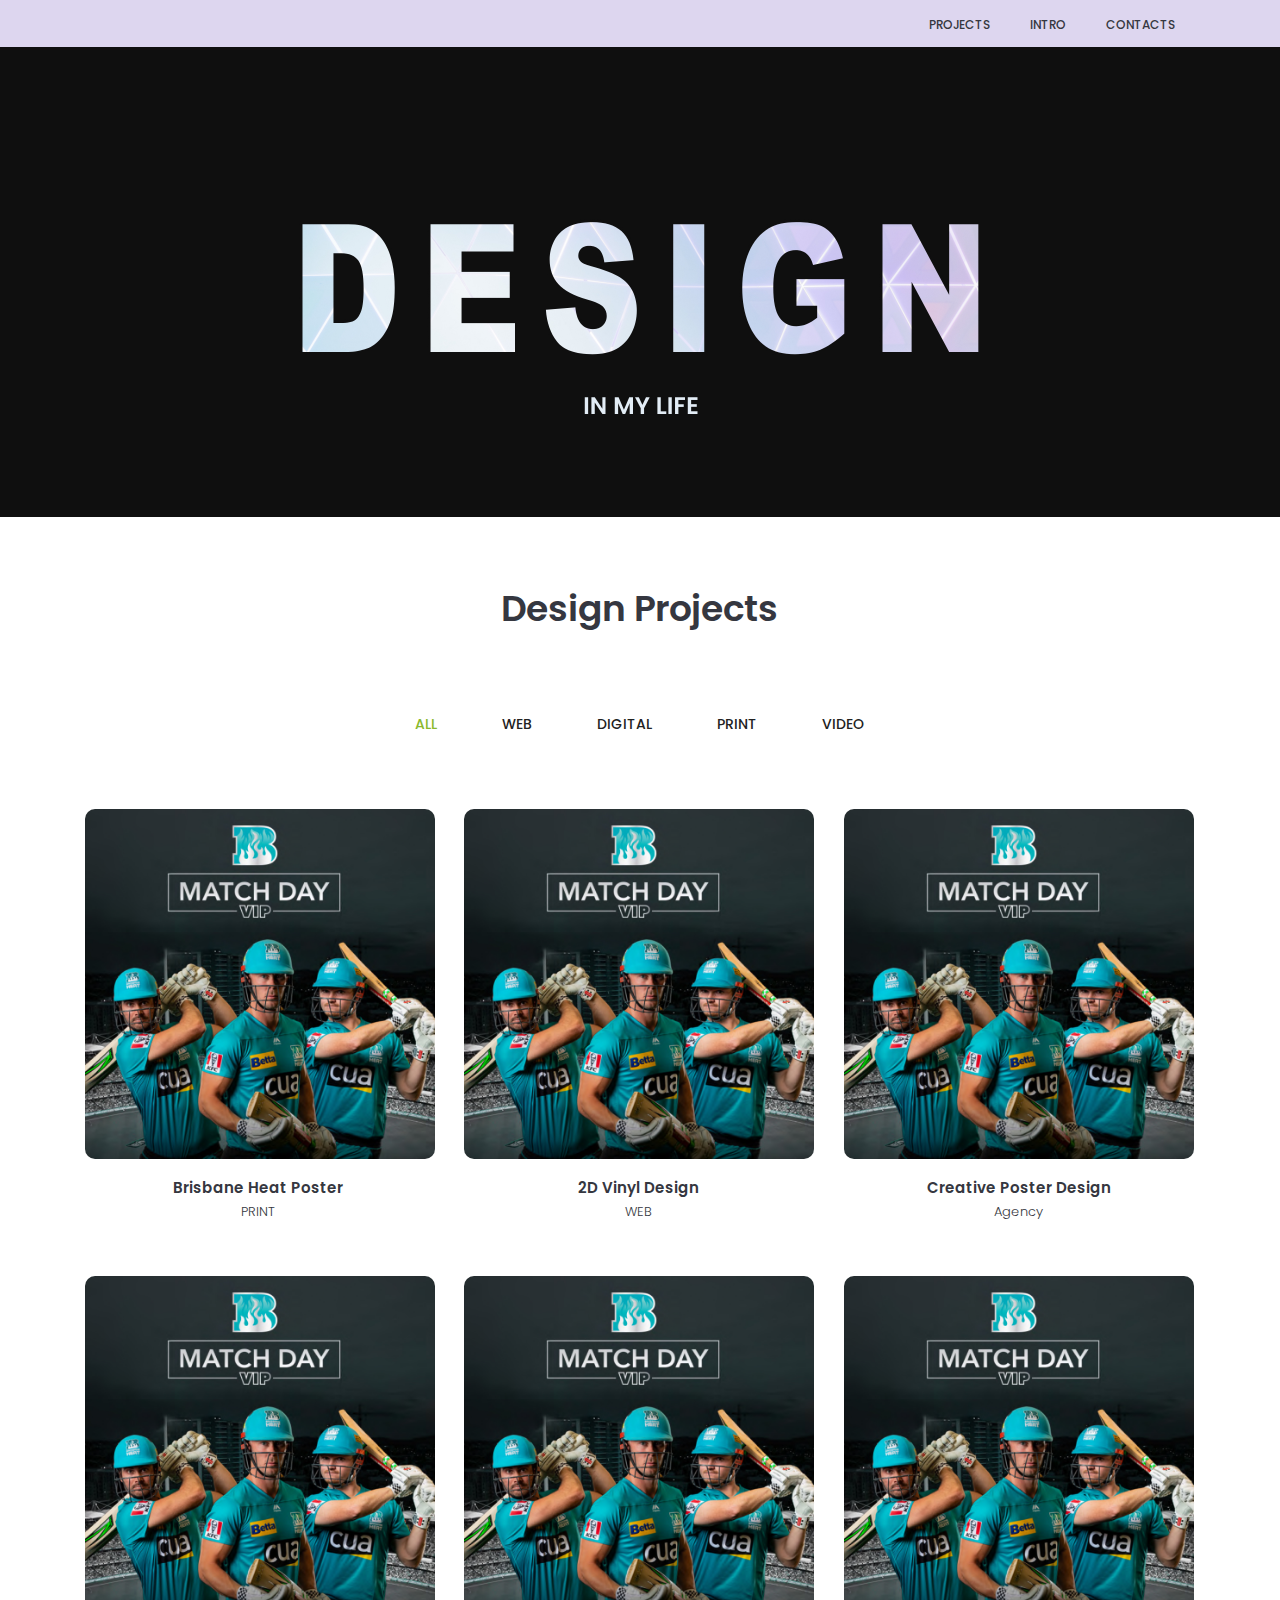
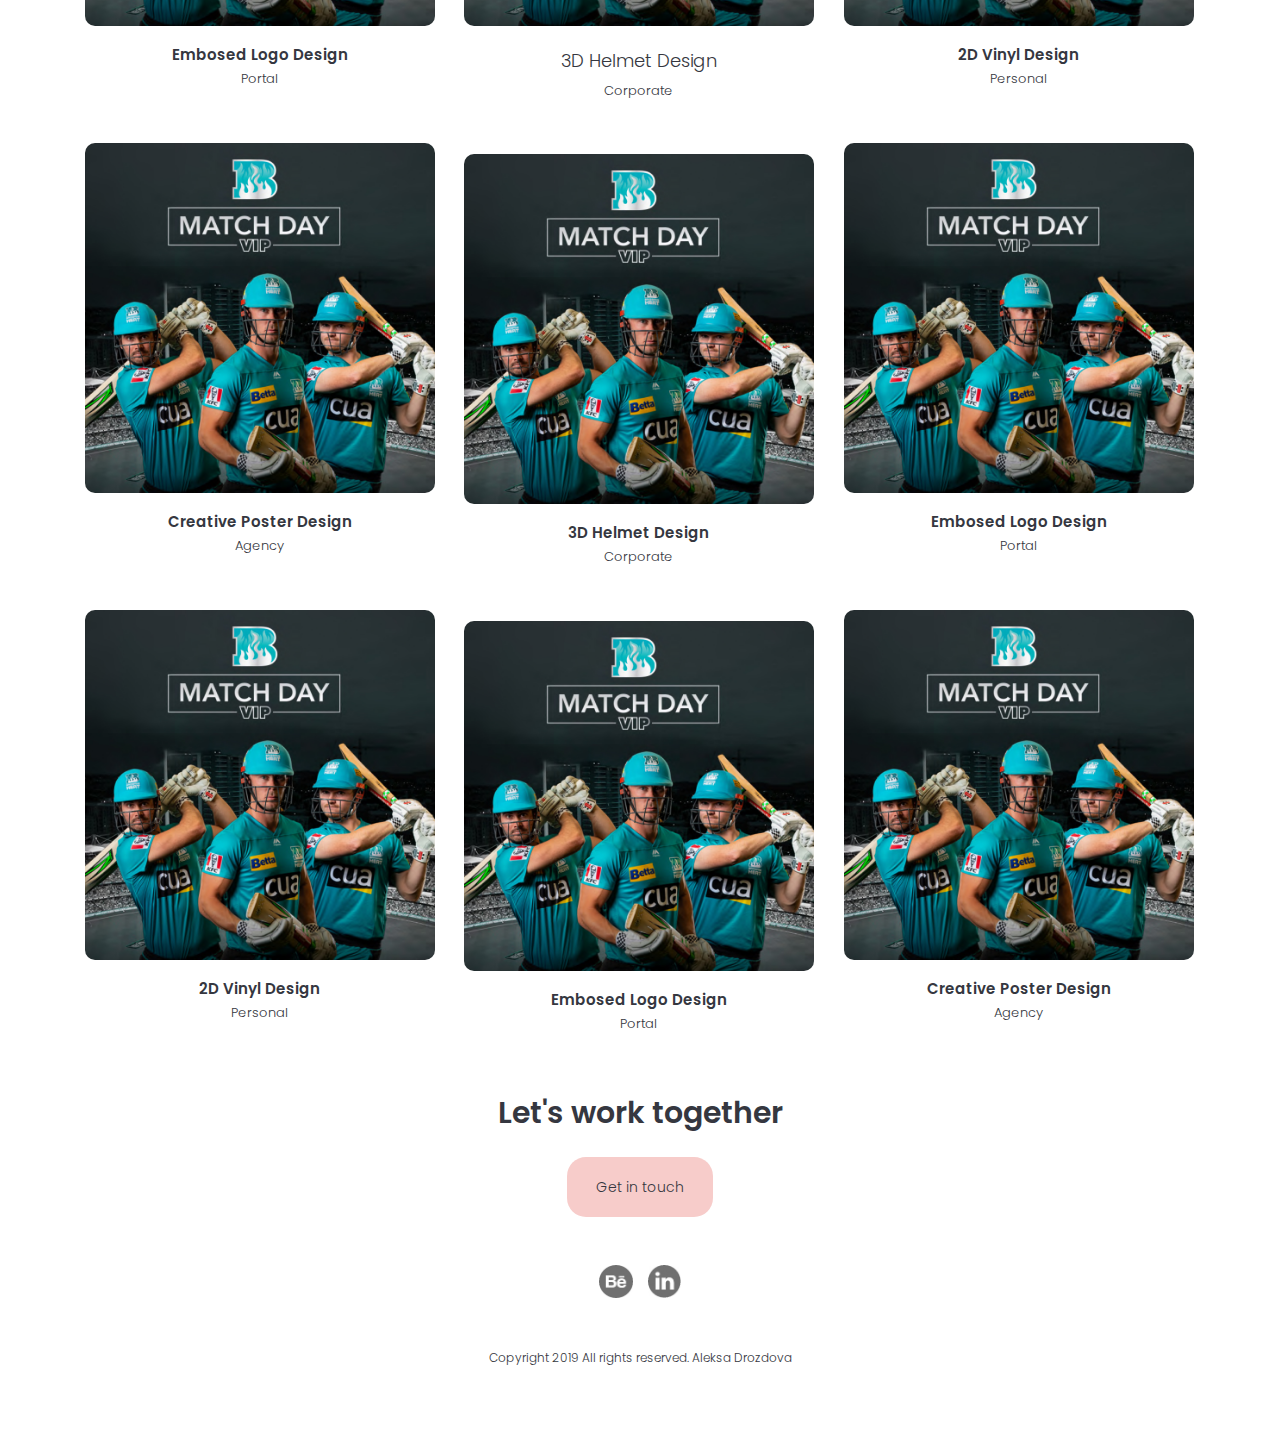
==== commit 39f0a19a: "finish site v1" ====
--- a/index.html
+++ b/index.html
@@ -3,8 +3,8 @@
 	<head>
 		<!-- Mobile Specific Meta -->
 		<meta name="viewport" content="width=device-width, initial-scale=1, shrink-to-fit=no">
-		<!-- Favicon-->
-		<link rel="shortcut icon" href="img/fav.png">
+		<!-- Favicon
+		<link rel="shortcut icon" href="img/fav.png">  -->
 		<!-- Author Meta -->
 		<meta name="author" content="codepixer">
 		<!-- Meta Description -->
@@ -29,7 +29,10 @@
 			<link rel="stylesheet" href="css/owl.carousel.css">
 			<link rel="stylesheet" href="css/main.css">
 		</head>
-		<body>
+       <!-- Smooth transition -->
+	 
+
+		<body >
 			<div>
 
 			<!-- Start Header Area -->
@@ -45,21 +48,9 @@
 						  <div class="collapse navbar-collapse justify-content-end align-items-center" id="navbarSupportedContent">
 						    <ul class="navbar-nav">
 							  <!-- Dropdown -->
-							    <li class="dropdown">
-							      <a class="dropdown-toggle" href="#" id="navbardrop" data-toggle="dropdown">
-							        Projects
-							      </a>
-							      <div class="dropdown-menu">
-							        <a class="dropdown-item" href="generic.html">ALL</a>
-							        <a class="dropdown-item" href="elements.html">WEB</a>
-									<a class="dropdown-item" href="elements.html">DIGITAL</a>
-									<a class="dropdown-item" href="elements.html">PRINT</a>
-									<a class="dropdown-item" href="elements.html">VIDEO</a>
-									<a class="dropdown-item" href="elements.html">HTML & CSS</a>
-							      </div>
-							    </li>	
-								<li><a href="#portfolio">INTRO</a></li>
-								<li><a href="#service">CONTACTS</a></li>
+							    <li > <a href="index.html"class="transition">  Projects </a> </li>	
+								<li><a href="intro.html" class="transition">INTRO</a></li>
+								<li><a href="#contacts" >CONTACTS</a></li>
 						    </ul>
 						  </div>						
 					</div>
@@ -79,54 +70,55 @@
 						<div class="row d-flex justify-content-center">
 							<div class="menu-content col-lg-10">
 								<div class="title text-center">
-									<h1 class="mb-10">This is what I love to do</h1>
-								<p>Projects</p>
+									<h1 class="mb-10">Design Projects</h1>
 								</div>
 							</div>
 						</div>
-				    
-				    <div class="filters">
-				      <ul>
-				        <li class="active" data-filter="*">All</li>
-				        <li data-filter=".web">web</li>
-				        <li data-filter=".personal">digital</li>
-				        <li data-filter=".agency">print</li>
-				        <li data-filter=".portal">video</li>
-				      </ul>
-				    </div>
+						<div class="filters">
+							<ul>
+							  <li class="active" data-filter="*">All</li>
+							  <li data-filter=".web">web</li>
+							  <li data-filter=".personal">digital</li>
+							  <li data-filter=".agency">print</li>
+							  <li data-filter=".portal">video</li>
+							</ul>
+						  </div>
 				    
 				    <div class="filters-content">
 				      <div class="row grid">
+				        <div class="single-portfolio col-sm-4 all print">
+				          <div class="item popup-1">
+				            <img src="img/brisbane-heat.jpg" alt="Work 1">
+				            <div class="p-inner">
+				              <h5>Brisbane Heat Poster&nbsp;</h4>
+				              <div class="cat">PRINT&nbsp;</div>
+				            </div>
+				          </div>
+						</div>
+						
 				        <div class="single-portfolio col-sm-4 all web">
 				          <div class="item">
-				            <img src="img/p1.jpg" alt="Work 1">
-				            <div class="p-inner">
-				              <h4>3D Helmet Design</h4>
+				            <img src="img/brisbane-heat.jpg" alt="Work 1">
+				            <div class="p-inner">
+				              <h5>2D Vinyl Design</h4>
 				              <div class="cat">WEB</div>
 				            </div>
 				          </div>
-				        </div>
-				        <div class="single-portfolio col-sm-4 all web">
-				          <div class="item">
-				            <img src="img/p2.jpg" alt="Work 1">
-				            <div class="p-inner">
-				              <h4>2D Vinyl Design</h4>
-				              <div class="cat">WEB</div>
-				            </div>
-				          </div>
-				        </div>
+						</div>
+						
 				        <div class="single-portfolio col-sm-4 all agency">
 				          <div class="item">
-				            <img src="img/p3.jpg" alt="Work 1">
+				            <img src="img/brisbane-heat.jpg" alt="Work 1">
 				            <div class="p-inner">
 				              <h5>Creative Poster Design</h5>
 				              <div class="cat">Agency</div>
 				            </div>
 				          </div>
-				        </div>
+						</div>
+						
 				        <div class="single-portfolio col-sm-4 all portal">
 				          <div class="item">
-				            <img src="img/p4.jpg" alt="Work 1">
+				            <img src="img/brisbane-heat.jpg" alt="Work 1">
 				            <div class="p-inner">
 				              <h5>Embosed Logo Design</h5>
 				              <div class="cat">Portal</div>
@@ -136,70 +128,77 @@
 
 				        <div class="single-portfolio col-sm-4 all corporate">
 				          <div class="item">
-				            <img src="img/p5.jpg" alt="Work 1">
-				            <div class="p-inner">
-				              <h4>3D Helmet Design</h4>
+				            <img src="img/brisbane-heat.jpg" alt="Work 1">
+				            <div class="p-inner">
+				              <h5></h5>3D Helmet Design</h4>
 				              <div class="cat">Corporate</div>
 				            </div>
 				          </div>
-				        </div>
+						</div>
+						
 				        <div class="single-portfolio col-sm-4 all personal">
 				          <div class="item">
-				            <img src="img/p6.jpg" alt="Work 1">
-				            <div class="p-inner">
-				              <h4>2D Vinyl Design</h4>
+				            <img src="img/brisbane-heat.jpg" alt="Work 1">
+				            <div class="p-inner">
+				              <h5>2D Vinyl Design</h4>
 				              <div class="cat">Personal</div>
 				            </div>
 				          </div>
-				        </div>
+						</div>
+						
 				        <div class="single-portfolio col-sm-4 all agency">
 				          <div class="item">
-				            <img src="img/p2.jpg" alt="Work 1">
+				            <img src="img/brisbane-heat.jpg" alt="Work 1">
 				            <div class="p-inner">
 				              <h5>Creative Poster Design</h5>
 				              <div class="cat">Agency</div>
 				            </div>
 				          </div>
-				        </div>
+						</div>
+						
 				        <div class="single-portfolio col-sm-4 all portal">
 				          <div class="item">
-				            <img src="img/p3.jpg" alt="Work 1">
+				            <img src="img/brisbane-heat.jpg" alt="Work 1">
 				            <div class="p-inner">
 				              <h5>Embosed Logo Design</h5>
 				              <div class="cat">Portal</div>
 				            </div>
 				          </div>
-				        </div>		
+						</div>	
+							
 				        <div class="single-portfolio col-sm-4 all corporate">
 				          <div class="item">
-				            <img src="img/p4.jpg" alt="Work 1">
-				            <div class="p-inner">
-				              <h4>3D Helmet Design</h4>
+				            <img src="img/brisbane-heat.jpg" alt="Work 1">
+				            <div class="p-inner">
+				              <h5>3D Helmet Design</h5>
 				              <div class="cat">Corporate</div>
 				            </div>
 				          </div>
-				        </div>
+						</div>
+						
 				        <div class="single-portfolio col-sm-4 all personal">
 				          <div class="item">
-				            <img src="img/p3.jpg" alt="Work 1">
-				            <div class="p-inner">
-				              <h4>2D Vinyl Design</h4>
+				            <img src="img/brisbane-heat.jpg" alt="Work 1">
+				            <div class="p-inner">
+				              <h5>2D Vinyl Design</h5>
 				              <div class="cat">Personal</div>
 				            </div>
 				          </div>
-				        </div>
+						</div>
+						
 				        <div class="single-portfolio col-sm-4 all agency">
 				          <div class="item">
-				            <img src="img/p2.jpg" alt="Work 1">
+				            <img src="img/brisbane-heat.jpg" alt="Work 1">
 				            <div class="p-inner">
 				              <h5>Creative Poster Design</h5>
 				              <div class="cat">Agency</div>
 				            </div>
 				          </div>
-				        </div>
+						</div>
+						
 				        <div class="single-portfolio col-sm-4 all portal">
 				          <div class="item">
-				            <img src="img/p1.jpg" alt="Work 1">
+				            <img src="img/brisbane-heat.jpg" alt="Work 1">
 				            <div class="p-inner">
 				              <h5>Embosed Logo Design</h5>
 				              <div class="cat">Portal</div>
@@ -213,20 +212,36 @@
 				  </div>
 				</section>
 				<!-- End portfolio-area Area -->	
-				<section class="contact-main">
-					<div> 
+				<section class="contact-main" id="contacts">
 						<p class="footer-title">Let's work together</p> 
-						<a class="footer-bt" href="#">Get in touch fff </a>
-					</div>
+						<a class="footer-bt" href="mailto:aleksa.designerr@gmail.com">Get in touch </a>
 				</section>
 				
 
 				<!-- start footer Area -->		
-				<footer class="">
+				<footer class="footer-area">
+					<div class="footer-icons"> 
+				
+						 <a href="https://www.behance.net/aleksadesigner"> <img src="img/behance.jpg" height="33.25px" width="33.25px"> </a> 
+						 <a href="https://www.linkedin.com/in/aleksandra-drozdova/"> <img src="img/linkedin.jpg" height="33.25px" width="33.25px" > </a>
+					    <p class="copyright"> Copyright 2019 All rights reserved. Aleksa Drozdova</p>
+					</div>
 					
 				</footer>	
 				<!-- End footer Area -->					
 			</div>
+			
+			<!--Pop up projects
+			
+				<div class="modal-project project-1">
+					<h2 class="visually-hidden">Project "Brisbane Heat Poster" </h2>
+					<button type="button" class="modal-close">close</button>
+					<img class="modal-image" src="img/Template BH.jpg" width="792">
+				</div>
+			
+			-->
+			
+			
 			<script src="js/vendor/jquery-2.2.4.min.js"></script>
 			<script src="https://cdnjs.cloudflare.com/ajax/libs/popper.js/1.12.9/umd/popper.min.js" integrity="sha384-ApNbgh9B+Y1QKtv3Rn7W3mgPxhU9K/ScQsAP7hUibX39j7fakFPskvXusvfa0b4Q" crossorigin="anonymous"></script>
 			<script src="js/vendor/bootstrap.min.js"></script>			
--- a/css/main.css
+++ b/css/main.css
@@ -50,9 +50,9 @@
 }
 
 body {
-  color: #777777;
+  color: #353740;
   font-family: "Poppins", sans-serif;
-  font-size: 14px;
+  font-size: 18px;
   font-weight: 300;
   line-height: 1.625em;
   position: relative;
@@ -119,7 +119,7 @@
 h1, h2, h3,
 h4, h5, h6 {
   font-family: "Poppins", sans-serif;
-  color: #222222;
+  color: #353740;
   line-height: 1.2em !important;
   margin-bottom: 0;
   margin-top: 0;
@@ -567,7 +567,7 @@
 }
 
 .text-white {
-  color: #fff;
+  color: #353740 !important;
 }
 
 .text-black {
@@ -1883,7 +1883,7 @@
 }
 
 .is-sticky .default-header {
-  background-color: rgba(4, 9, 30, 0.8);
+  background-color: #E3EDF6;
   -webkit-transition: all 0.3s ease 0s;
   -moz-transition: all 0.3s ease 0s;
   -o-transition: all 0.3s ease 0s;
@@ -1891,7 +1891,7 @@
 }
 
 .collapse.show {
-  background-color: rgba(4, 9, 30, 0.8);
+ 
   padding: 0px 12px;
 }
 
@@ -1910,6 +1910,7 @@
     margin: 0px 0px;
   }
 }
+
 
 @media (max-width: 1024px) {
   .navbar-brand img {
@@ -1946,15 +1947,19 @@
 
 .navbar-light .navbar-toggler {
   color: #fff;
-  border-color: #fff;
+  border-color: #353740;
 }
 
 .navbar-nav a {
+
   text-transform: uppercase;
   font-weight: 500;
   font-size: 12px;
   color: #353740;
   padding: 20px;
+}
+.navbar li{
+  text-align: center;
 }
 
 .navbar-nav a:hover {
@@ -2003,7 +2008,7 @@
 }
 
 .dropdown-menu {
-  background: rgba(4, 9, 30, 0.9);
+  background: #E3EDF6;
   border-radius: 0;
   margin-top: 15px;
   border: none;
@@ -2069,10 +2074,6 @@
   .protfolio-wrap {
     margin: 10px;
   }
-}
-
-.section-gap {
-  padding: 120px 0;
 }
 
 .section-title {
@@ -2167,10 +2168,18 @@
 
 .banner-area {
   
-  background: url("../img/bg-image.jpg") center;
+  background: url("../img/bg@2x.jpg") center;
   background-size: cover;
 height: 470px;
 	background-color: #0F0F0F;
+}
+@media (max-width: 780px) {
+  .banner-area{
+    background: url("../img/bg-mobile@2x.jpg") center;;
+    background-size: cover;
+    height: 443.55px;
+    background-color: #0F0F0F;
+  }
 }
 
 @media (max-width: 1199.98px) {
@@ -2278,6 +2287,7 @@
   text-transform: uppercase;
   color: #222;
   font-weight: 500;
+  font-size: 14px;
 }
 
 @media (max-width: 736px) {
@@ -2399,14 +2409,16 @@
 .single-review .title {
   padding: 20px 0;
 }
-
+.title{
+  margin-top: 70px;
+}
 .single-review .star {
   margin-left: 20px;
 }
 
 .footer-area {
-  padding-top: 100px;
-  background-color: #04091e;
+  padding-bottom: 40px;
+  
 }
 
 h6 {
@@ -2631,7 +2643,7 @@
 }
 
 .navigation {
-	background-color: #E3EDF6;
+	background-color: #DDD6EF;
 }
 
 .banner-bg {
@@ -2642,28 +2654,276 @@
 	margin: 0;
 	padding: 0;
 	text-align: center;
+	margin-bottom: 63px;
 }
 div a {
 	color: #353740;
 }
 
 .footer-title {
-	font-size: 60px;
-	font-weight: bold;
+	font-size: 30px;
+  font-weight: 600;
+  line-height: 46px ;
 	text-align: center;
-	margin-bottom: 75px;
+	margin-bottom: 35px;
 }
 
 .footer-bt {
-	text-align: center;
+  text-align: center;
+  font-size: 14px;
+  
 	
-	width: 143px;
+	width: 170px;
 	
 	background-color: #F7CCCA;
 	padding-top: 20px;
 	padding-bottom: 20px;
-	padding-left: 17px;
-	padding-right: 17px;
+	padding-left: 29px;
+	padding-right: 29px;
 	
 	border-radius: 19px;
 }
+.footer-bt:hover{
+  color: #353740;
+  background-color:#8ab92d;
+}
+/* Animated button */
+
+/* End Animated button */
+
+.footer-icons {
+  text-align: center;
+ 
+}
+.footer-icons a:first-of-type {
+	padding-right: 10px;
+}
+
+
+.icons {
+	display: flex;
+	flex-direction: row;
+  text-align: center;
+}
+
+.copyright {
+  margin-top: 45.2px;
+  font-size: 12px;
+}
+
+/* Modal widnow Projects*/
+
+.modal-project{
+    display: none;
+    max-width: 792px;
+    height: auto;
+    background: #FFFFFF;
+box-shadow: 0 5px 26px 7px rgba(0,0,0,0.50);
+position: absolute;
+top:670px;
+margin: 0 auto;
+
+border-radius: 15px;
+
+}
+.modal-show
+{
+    display: block;
+    -webkit-animation: bounce .6s;
+            animation: bounce .6s;
+}
+.modal-close
+{
+    font-size: 0;
+
+    position: absolute;
+    z-index: auto;
+    top: 9px;
+    right: 9px;
+
+    width: 30px;
+    height: 30px;
+
+    cursor: pointer;
+
+    border: 0;
+    background: transparent;
+    background-color: white;
+    border-radius: 5px;
+}
+.modal-close
+{
+    z-index: 1000;
+}
+.modal-close::before,
+.modal-close::after
+{
+    position: absolute;
+    top: 14px;
+    left: 6px;
+
+    width: 18px;
+    height: 3px;
+
+    content: '';
+
+    background-color: #0F0F0F;
+    border-radius: 2px;
+}
+.modal-close::before
+{
+    -webkit-transform: rotate(45deg);
+       -moz-transform: rotate(45deg);
+        -ms-transform: rotate(45deg);
+         -o-transform: rotate(45deg);
+            transform: rotate(45deg);
+}
+.modal-close::after
+{
+    -webkit-transform: rotate(-45deg);
+       -moz-transform: rotate(-45deg);
+        -ms-transform: rotate(-45deg);
+         -o-transform: rotate(-45deg);
+            transform: rotate(-45deg);
+}
+.modal-image{
+  max-width: 792px ;
+  width: 100%;
+}
+
+.visually-hidden{
+  display: none;
+}
+#overlay {
+  position: fixed; /* Sit on top of the page content */
+  display: none; /* Hidden by default */
+  width: 100%; /* Full width (cover the whole page) */
+  height: 100%; /* Full height (cover the whole page) */
+  top: 0;
+  left: 0;
+  right: 0;
+  bottom: 0;
+  background-color: rgba(0,0,0,0.5); /* Black background with opacity */
+  z-index: 2; /* Specify a stack order in case you're using a different order for other elements */
+  cursor: pointer; /* Add a pointer on hover */
+}
+
+@media only screen and (max-width: 600px) {
+  .modal-project{
+      width:100%;
+   }
+ }
+
+/* finish Modal widnow Projects*/
+
+
+
+/*  Intro page*/
+.intro-main{
+  display: flex;
+  flex-direction: row;
+  flex-wrap: wrap;
+  justify-content: space-between;
+  padding-bottom: 110px;
+
+}
+.intro-main div:first-of-type{
+  max-width:542px ;
+  margin-bottom: 30px;
+}
+.intro-main p{
+  font-size: 18px;
+  line-height: 30px;
+}
+
+.main-title{
+  text-align: center;
+  
+  margin-top: 70px ;
+  margin-bottom: 70px;
+}
+.main-title h1{
+  font-size: 30px ;
+  line-height: 60px;
+}
+
+.responsive{
+  max-width: 100%;
+  height: auto;
+  min-width: 215px;
+}
+.skills-title{
+  text-align: center;
+  font-size: 30px ;
+  font-weight: 600;
+  margin: 0;
+  padding: 0;
+  margin-bottom: 70px ;
+}
+.skills-grid p{
+  margin: 0;
+  padding: 0;
+  margin-bottom: 6px;
+}
+.skills-grid{
+  margin: 0 auto;
+  max-width: 963.38px;
+  display: flex;
+  flex-direction: row;
+  flex-wrap: wrap;
+  justify-content: space-between;
+margin-bottom: 63px;
+}
+
+.skills-grid img {
+  margin-bottom: 20px;
+}
+.intro-main-p{
+ font-size: 30px ;
+ line-height: 40px;
+ font-weight: 600;
+ margin: 0;
+ padding: 0;
+margin-bottom: 25px;
+text-align: center;
+}
+.intro-main-sub{
+  margin: 0;
+  padding: 0;
+  margin-bottom: 65px;
+  text-align: center;
+}
+
+.intro-designs{
+  display: flex;
+  flex-direction: row;
+  flex-wrap: wrap;
+  justify-content: space-between;
+  margin-bottom: 89px;
+  text-align: center;
+}
+.intro-designs div{
+  max-width: 350.97px;
+  background: rgb(227,237,246);
+background: linear-gradient(180deg, rgba(227,237,246,1) 0%, rgba(235,232,237,1) 42%, rgba(248,197,247,1) 100%);
+padding: 28px 37px  55px 37px ;
+border-radius: 13px ;
+margin-bottom: 30px;
+}
+.intro-designs div p:first-of-type{
+  margin: 0;
+  padding: 0;
+  font-weight: 600;
+  margin-bottom: 22px;
+}
+.intro-designs div p:last-of-type{
+  margin: 0;
+  padding: 0;
+  font-size: 14px;
+  font-weight: 300;
+  line-height: 22px;
+}
+.intro-designs img{
+  margin-bottom: 25px;
+}
+
